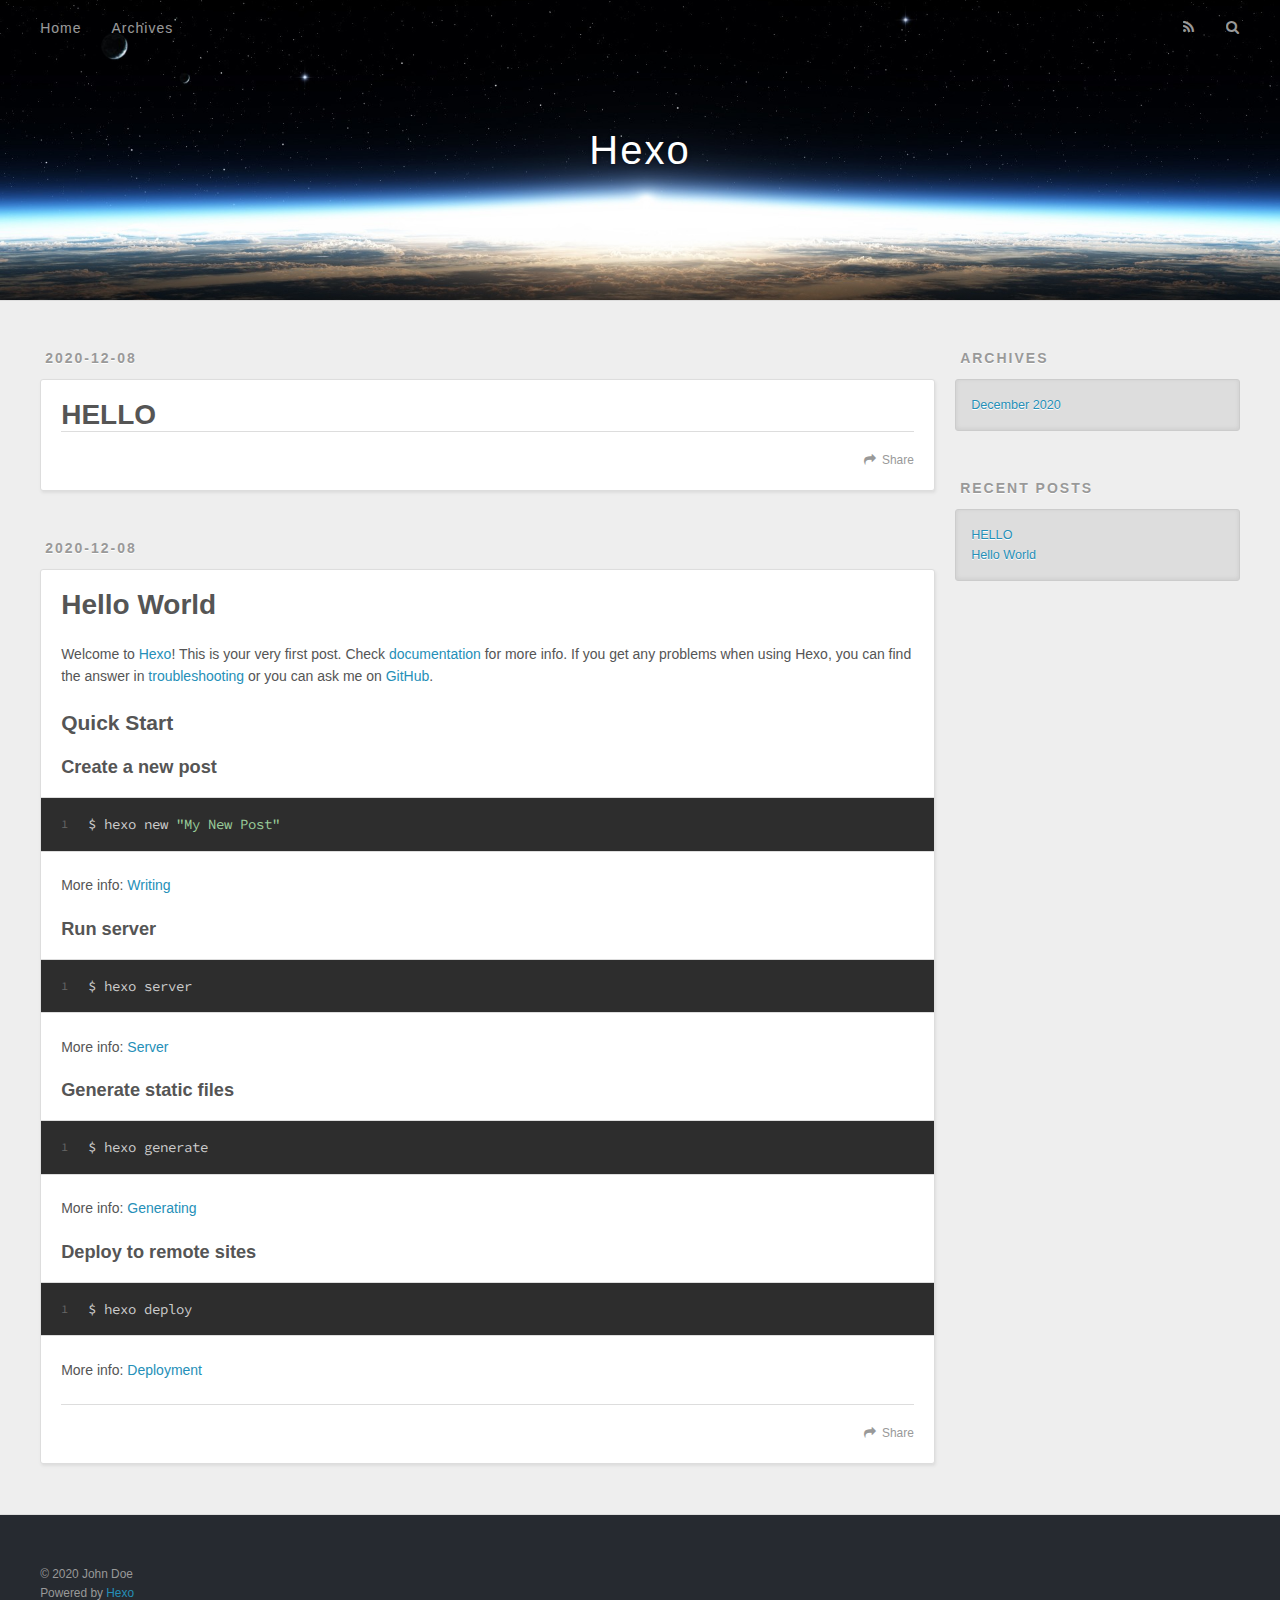
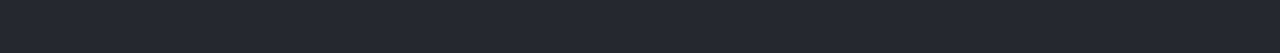
==== index.html @ b0877534 "Site updated: 2020-12-08 15:57:40" ====
<!DOCTYPE html>
<html>
<head>
  <meta charset="utf-8">
  

  
  <title>Hexo</title>
  <meta name="viewport" content="width=device-width, initial-scale=1, maximum-scale=1">
  <meta property="og:type" content="website">
<meta property="og:title" content="Hexo">
<meta property="og:url" content="https://fs12580.github.io/ziiiyang.github.io/index.html">
<meta property="og:site_name" content="Hexo">
<meta property="og:locale" content="en_US">
<meta property="article:author" content="John Doe">
<meta name="twitter:card" content="summary">
  
    <link rel="alternate" href="/atom.xml" title="Hexo" type="application/atom+xml">
  
  
    <link rel="icon" href="/favicon.png">
  
  
    <link href="//fonts.googleapis.com/css?family=Source+Code+Pro" rel="stylesheet" type="text/css">
  
  
<link rel="stylesheet" href="/css/style.css">

<meta name="generator" content="Hexo 5.2.0"></head>

<body>
  <div id="container">
    <div id="wrap">
      <header id="header">
  <div id="banner"></div>
  <div id="header-outer" class="outer">
    <div id="header-title" class="inner">
      <h1 id="logo-wrap">
        <a href="/" id="logo">Hexo</a>
      </h1>
      
    </div>
    <div id="header-inner" class="inner">
      <nav id="main-nav">
        <a id="main-nav-toggle" class="nav-icon"></a>
        
          <a class="main-nav-link" href="/">Home</a>
        
          <a class="main-nav-link" href="/archives">Archives</a>
        
      </nav>
      <nav id="sub-nav">
        
          <a id="nav-rss-link" class="nav-icon" href="/atom.xml" title="RSS Feed"></a>
        
        <a id="nav-search-btn" class="nav-icon" title="Search"></a>
      </nav>
      <div id="search-form-wrap">
        <form action="//google.com/search" method="get" accept-charset="UTF-8" class="search-form"><input type="search" name="q" class="search-form-input" placeholder="Search"><button type="submit" class="search-form-submit">&#xF002;</button><input type="hidden" name="sitesearch" value="https://fs12580.github.io/ziiiyang.github.io"></form>
      </div>
    </div>
  </div>
</header>
      <div class="outer">
        <section id="main">
  
    <article id="post-HELLO" class="article article-type-post" itemscope itemprop="blogPost">
  <div class="article-meta">
    <a href="/2020/12/08/HELLO/" class="article-date">
  <time datetime="2020-12-08T07:35:09.000Z" itemprop="datePublished">2020-12-08</time>
</a>
    
  </div>
  <div class="article-inner">
    
    
      <header class="article-header">
        
  
    <h1 itemprop="name">
      <a class="article-title" href="/2020/12/08/HELLO/">HELLO</a>
    </h1>
  

      </header>
    
    <div class="article-entry" itemprop="articleBody">
      
        
      
    </div>
    <footer class="article-footer">
      <a data-url="https://fs12580.github.io/ziiiyang.github.io/2020/12/08/HELLO/" data-id="ckifoy54d0001v78h0z787g3b" class="article-share-link">Share</a>
      
      
    </footer>
  </div>
  
</article>


  
    <article id="post-hello-world" class="article article-type-post" itemscope itemprop="blogPost">
  <div class="article-meta">
    <a href="/2020/12/08/hello-world/" class="article-date">
  <time datetime="2020-12-08T07:03:53.741Z" itemprop="datePublished">2020-12-08</time>
</a>
    
  </div>
  <div class="article-inner">
    
    
      <header class="article-header">
        
  
    <h1 itemprop="name">
      <a class="article-title" href="/2020/12/08/hello-world/">Hello World</a>
    </h1>
  

      </header>
    
    <div class="article-entry" itemprop="articleBody">
      
        <p>Welcome to <a target="_blank" rel="noopener" href="https://hexo.io/">Hexo</a>! This is your very first post. Check <a target="_blank" rel="noopener" href="https://hexo.io/docs/">documentation</a> for more info. If you get any problems when using Hexo, you can find the answer in <a target="_blank" rel="noopener" href="https://hexo.io/docs/troubleshooting.html">troubleshooting</a> or you can ask me on <a target="_blank" rel="noopener" href="https://github.com/hexojs/hexo/issues">GitHub</a>.</p>
<h2 id="Quick-Start"><a href="#Quick-Start" class="headerlink" title="Quick Start"></a>Quick Start</h2><h3 id="Create-a-new-post"><a href="#Create-a-new-post" class="headerlink" title="Create a new post"></a>Create a new post</h3><figure class="highlight bash"><table><tr><td class="gutter"><pre><span class="line">1</span><br></pre></td><td class="code"><pre><span class="line">$ hexo new <span class="string">&quot;My New Post&quot;</span></span><br></pre></td></tr></table></figure>

<p>More info: <a target="_blank" rel="noopener" href="https://hexo.io/docs/writing.html">Writing</a></p>
<h3 id="Run-server"><a href="#Run-server" class="headerlink" title="Run server"></a>Run server</h3><figure class="highlight bash"><table><tr><td class="gutter"><pre><span class="line">1</span><br></pre></td><td class="code"><pre><span class="line">$ hexo server</span><br></pre></td></tr></table></figure>

<p>More info: <a target="_blank" rel="noopener" href="https://hexo.io/docs/server.html">Server</a></p>
<h3 id="Generate-static-files"><a href="#Generate-static-files" class="headerlink" title="Generate static files"></a>Generate static files</h3><figure class="highlight bash"><table><tr><td class="gutter"><pre><span class="line">1</span><br></pre></td><td class="code"><pre><span class="line">$ hexo generate</span><br></pre></td></tr></table></figure>

<p>More info: <a target="_blank" rel="noopener" href="https://hexo.io/docs/generating.html">Generating</a></p>
<h3 id="Deploy-to-remote-sites"><a href="#Deploy-to-remote-sites" class="headerlink" title="Deploy to remote sites"></a>Deploy to remote sites</h3><figure class="highlight bash"><table><tr><td class="gutter"><pre><span class="line">1</span><br></pre></td><td class="code"><pre><span class="line">$ hexo deploy</span><br></pre></td></tr></table></figure>

<p>More info: <a target="_blank" rel="noopener" href="https://hexo.io/docs/one-command-deployment.html">Deployment</a></p>

      
    </div>
    <footer class="article-footer">
      <a data-url="https://fs12580.github.io/ziiiyang.github.io/2020/12/08/hello-world/" data-id="ckifoy5470000v78h0b4p8tsb" class="article-share-link">Share</a>
      
      
    </footer>
  </div>
  
</article>


  


</section>
        
          <aside id="sidebar">
  
    

  
    

  
    
  
    
  <div class="widget-wrap">
    <h3 class="widget-title">Archives</h3>
    <div class="widget">
      <ul class="archive-list"><li class="archive-list-item"><a class="archive-list-link" href="/archives/2020/12/">December 2020</a></li></ul>
    </div>
  </div>


  
    
  <div class="widget-wrap">
    <h3 class="widget-title">Recent Posts</h3>
    <div class="widget">
      <ul>
        
          <li>
            <a href="/2020/12/08/HELLO/">HELLO</a>
          </li>
        
          <li>
            <a href="/2020/12/08/hello-world/">Hello World</a>
          </li>
        
      </ul>
    </div>
  </div>

  
</aside>
        
      </div>
      <footer id="footer">
  
  <div class="outer">
    <div id="footer-info" class="inner">
      &copy; 2020 John Doe<br>
      Powered by <a href="http://hexo.io/" target="_blank">Hexo</a>
    </div>
  </div>
</footer>
    </div>
    <nav id="mobile-nav">
  
    <a href="/" class="mobile-nav-link">Home</a>
  
    <a href="/archives" class="mobile-nav-link">Archives</a>
  
</nav>
    

<script src="//ajax.googleapis.com/ajax/libs/jquery/2.0.3/jquery.min.js"></script>


  
<link rel="stylesheet" href="/fancybox/jquery.fancybox.css">

  
<script src="/fancybox/jquery.fancybox.pack.js"></script>




<script src="/js/script.js"></script>




  </div>
</body>
</html>
---- css/style.css ----
body {
  width: 100%;
}
body:before,
body:after {
  content: "";
  display: table;
}
body:after {
  clear: both;
}
html,
body,
div,
span,
applet,
object,
iframe,
h1,
h2,
h3,
h4,
h5,
h6,
p,
blockquote,
pre,
a,
abbr,
acronym,
address,
big,
cite,
code,
del,
dfn,
em,
img,
ins,
kbd,
q,
s,
samp,
small,
strike,
strong,
sub,
sup,
tt,
var,
dl,
dt,
dd,
ol,
ul,
li,
fieldset,
form,
label,
legend,
table,
caption,
tbody,
tfoot,
thead,
tr,
th,
td {
  margin: 0;
  padding: 0;
  border: 0;
  outline: 0;
  font-weight: inherit;
  font-style: inherit;
  font-family: inherit;
  font-size: 100%;
  vertical-align: baseline;
}
body {
  line-height: 1;
  color: #000;
  background: #fff;
}
ol,
ul {
  list-style: none;
}
table {
  border-collapse: separate;
  border-spacing: 0;
  vertical-align: middle;
}
caption,
th,
td {
  text-align: left;
  font-weight: normal;
  vertical-align: middle;
}
a img {
  border: none;
}
input,
button {
  margin: 0;
  padding: 0;
}
input::-moz-focus-inner,
button::-moz-focus-inner {
  border: 0;
  padding: 0;
}
@font-face {
  font-family: FontAwesome;
  font-style: normal;
  font-weight: normal;
  src: url("fonts/fontawesome-webfont.eot?v=#4.0.3");
  src: url("fonts/fontawesome-webfont.eot?#iefix&v=#4.0.3") format("embedded-opentype"), url("fonts/fontawesome-webfont.woff?v=#4.0.3") format("woff"), url("fonts/fontawesome-webfont.ttf?v=#4.0.3") format("truetype"), url("fonts/fontawesome-webfont.svg#fontawesomeregular?v=#4.0.3") format("svg");
}
html,
body,
#container {
  height: 100%;
}
body {
  background: #eee;
  font: 14px -apple-system, BlinkMacSystemFont, "Segoe UI", "Roboto", "Oxygen", "Ubuntu", "Cantarell", "Fira Sans", "Droid Sans", "Helvetica Neue", sans-serif;
  -webkit-text-size-adjust: 100%;
}
.outer {
  max-width: 1220px;
  margin: 0 auto;
  padding: 0 20px;
}
.outer:before,
.outer:after {
  content: "";
  display: table;
}
.outer:after {
  clear: both;
}
.inner {
  display: inline;
  float: left;
  width: 98.33333333333333%;
  margin: 0 0.833333333333333%;
}
.left,
.alignleft {
  float: left;
}
.right,
.alignright {
  float: right;
}
.clear {
  clear: both;
}
#container {
  position: relative;
}
.mobile-nav-on {
  overflow: hidden;
}
#wrap {
  height: 100%;
  width: 100%;
  position: absolute;
  top: 0;
  left: 0;
  -webkit-transition: 0.2s ease-out;
  -moz-transition: 0.2s ease-out;
  -ms-transition: 0.2s ease-out;
  transition: 0.2s ease-out;
  z-index: 1;
  background: #eee;
}
.mobile-nav-on #wrap {
  left: 280px;
}
@media screen and (min-width: 768px) {
  #main {
    display: inline;
    float: left;
    width: 73.33333333333333%;
    margin: 0 0.833333333333333%;
  }
}
.article-date,
.article-category-link,
.archive-year,
.widget-title {
  text-decoration: none;
  text-transform: uppercase;
  letter-spacing: 2px;
  color: #999;
  margin-bottom: 1em;
  margin-left: 5px;
  line-height: 1em;
  text-shadow: 0 1px #fff;
  font-weight: bold;
}
.article-inner,
.archive-article-inner {
  background: #fff;
  -webkit-box-shadow: 1px 2px 3px #ddd;
  box-shadow: 1px 2px 3px #ddd;
  border: 1px solid #ddd;
  border-radius: 3px;
}
.article-entry h1,
.widget h1 {
  font-size: 2em;
}
.article-entry h2,
.widget h2 {
  font-size: 1.5em;
}
.article-entry h3,
.widget h3 {
  font-size: 1.3em;
}
.article-entry h4,
.widget h4 {
  font-size: 1.2em;
}
.article-entry h5,
.widget h5 {
  font-size: 1em;
}
.article-entry h6,
.widget h6 {
  font-size: 1em;
  color: #999;
}
.article-entry hr,
.widget hr {
  border: 1px dashed #ddd;
}
.article-entry strong,
.widget strong {
  font-weight: bold;
}
.article-entry em,
.widget em,
.article-entry cite,
.widget cite {
  font-style: italic;
}
.article-entry sup,
.widget sup,
.article-entry sub,
.widget sub {
  font-size: 0.75em;
  line-height: 0;
  position: relative;
  vertical-align: baseline;
}
.article-entry sup,
.widget sup {
  top: -0.5em;
}
.article-entry sub,
.widget sub {
  bottom: -0.2em;
}
.article-entry small,
.widget small {
  font-size: 0.85em;
}
.article-entry acronym,
.widget acronym,
.article-entry abbr,
.widget abbr {
  border-bottom: 1px dotted;
}
.article-entry ul,
.widget ul,
.article-entry ol,
.widget ol,
.article-entry dl,
.widget dl {
  margin: 0 20px;
  line-height: 1.6em;
}
.article-entry ul ul,
.widget ul ul,
.article-entry ol ul,
.widget ol ul,
.article-entry ul ol,
.widget ul ol,
.article-entry ol ol,
.widget ol ol {
  margin-top: 0;
  margin-bottom: 0;
}
.article-entry ul,
.widget ul {
  list-style: disc;
}
.article-entry ol,
.widget ol {
  list-style: decimal;
}
.article-entry dt,
.widget dt {
  font-weight: bold;
}
#header {
  height: 300px;
  position: relative;
  border-bottom: 1px solid #ddd;
}
#header:before,
#header:after {
  content: "";
  position: absolute;
  left: 0;
  right: 0;
  height: 40px;
}
#header:before {
  top: 0;
  background: -webkit-linear-gradient(rgba(0,0,0,0.2), transparent);
  background: -moz-linear-gradient(rgba(0,0,0,0.2), transparent);
  background: -ms-linear-gradient(rgba(0,0,0,0.2), transparent);
  background: linear-gradient(rgba(0,0,0,0.2), transparent);
}
#header:after {
  bottom: 0;
  background: -webkit-linear-gradient(transparent, rgba(0,0,0,0.2));
  background: -moz-linear-gradient(transparent, rgba(0,0,0,0.2));
  background: -ms-linear-gradient(transparent, rgba(0,0,0,0.2));
  background: linear-gradient(transparent, rgba(0,0,0,0.2));
}
#header-outer {
  height: 100%;
  position: relative;
}
#header-inner {
  position: relative;
  overflow: hidden;
}
#banner {
  position: absolute;
  top: 0;
  left: 0;
  width: 100%;
  height: 100%;
  background: url("images/banner.jpg") center #000;
  -webkit-background-size: cover;
  -moz-background-size: cover;
  background-size: cover;
  z-index: -1;
}
#header-title {
  text-align: center;
  height: 40px;
  position: absolute;
  top: 50%;
  left: 0;
  margin-top: -20px;
}
#logo,
#subtitle {
  text-decoration: none;
  color: #fff;
  font-weight: 300;
  text-shadow: 0 1px 4px rgba(0,0,0,0.3);
}
#logo {
  font-size: 40px;
  line-height: 40px;
  letter-spacing: 2px;
}
#subtitle {
  font-size: 16px;
  line-height: 16px;
  letter-spacing: 1px;
}
#subtitle-wrap {
  margin-top: 16px;
}
#main-nav {
  float: left;
  margin-left: -15px;
}
.nav-icon,
.main-nav-link {
  float: left;
  color: #fff;
  opacity: 0.6;
  text-decoration: none;
  text-shadow: 0 1px rgba(0,0,0,0.2);
  -webkit-transition: opacity 0.2s;
  -moz-transition: opacity 0.2s;
  -ms-transition: opacity 0.2s;
  transition: opacity 0.2s;
  display: block;
  padding: 20px 15px;
}
.nav-icon:hover,
.main-nav-link:hover {
  opacity: 1;
}
.nav-icon {
  font-family: FontAwesome;
  text-align: center;
  font-size: 14px;
  width: 14px;
  height: 14px;
  padding: 20px 15px;
  position: relative;
  cursor: pointer;
}
.main-nav-link {
  font-weight: 300;
  letter-spacing: 1px;
}
@media screen and (max-width: 479px) {
  .main-nav-link {
    display: none;
  }
}
#main-nav-toggle {
  display: none;
}
#main-nav-toggle:before {
  content: "\f0c9";
}
@media screen and (max-width: 479px) {
  #main-nav-toggle {
    display: block;
  }
}
#sub-nav {
  float: right;
  margin-right: -15px;
}
#nav-rss-link:before {
  content: "\f09e";
}
#nav-search-btn:before {
  content: "\f002";
}
#search-form-wrap {
  position: absolute;
  top: 15px;
  width: 150px;
  height: 30px;
  right: -150px;
  opacity: 0;
  -webkit-transition: 0.2s ease-out;
  -moz-transition: 0.2s ease-out;
  -ms-transition: 0.2s ease-out;
  transition: 0.2s ease-out;
}
#search-form-wrap.on {
  opacity: 1;
  right: 0;
}
@media screen and (max-width: 479px) {
  #search-form-wrap {
    width: 100%;
    right: -100%;
  }
}
.search-form {
  position: absolute;
  top: 0;
  left: 0;
  right: 0;
  background: #fff;
  padding: 5px 15px;
  border-radius: 15px;
  -webkit-box-shadow: 0 0 10px rgba(0,0,0,0.3);
  box-shadow: 0 0 10px rgba(0,0,0,0.3);
}
.search-form-input {
  border: none;
  background: none;
  color: #555;
  width: 100%;
  font: 13px -apple-system, BlinkMacSystemFont, "Segoe UI", "Roboto", "Oxygen", "Ubuntu", "Cantarell", "Fira Sans", "Droid Sans", "Helvetica Neue", sans-serif;
  outline: none;
}
.search-form-input::-webkit-search-results-decoration,
.search-form-input::-webkit-search-cancel-button {
  -webkit-appearance: none;
}
.search-form-submit {
  position: absolute;
  top: 50%;
  right: 10px;
  margin-top: -7px;
  font: 13px FontAwesome;
  border: none;
  background: none;
  color: #bbb;
  cursor: pointer;
}
.search-form-submit:hover,
.search-form-submit:focus {
  color: #777;
}
.article {
  margin: 50px 0;
}
.article-inner {
  overflow: hidden;
}
.article-meta:before,
.article-meta:after {
  content: "";
  display: table;
}
.article-meta:after {
  clear: both;
}
.article-date {
  float: left;
}
.article-category {
  float: left;
  line-height: 1em;
  color: #ccc;
  text-shadow: 0 1px #fff;
  margin-left: 8px;
}
.article-category:before {
  content: "\2022";
}
.article-category-link {
  margin: 0 12px 1em;
}
.article-header {
  padding: 20px 20px 0;
}
.article-title {
  text-decoration: none;
  font-size: 2em;
  font-weight: bold;
  color: #555;
  line-height: 1.1em;
  -webkit-transition: color 0.2s;
  -moz-transition: color 0.2s;
  -ms-transition: color 0.2s;
  transition: color 0.2s;
}
a.article-title:hover {
  color: #258fb8;
}
.article-entry {
  color: #555;
  padding: 0 20px;
}
.article-entry:before,
.article-entry:after {
  content: "";
  display: table;
}
.article-entry:after {
  clear: both;
}
.article-entry p,
.article-entry table {
  line-height: 1.6em;
  margin: 1.6em 0;
}
.article-entry h1,
.article-entry h2,
.article-entry h3,
.article-entry h4,
.article-entry h5,
.article-entry h6 {
  font-weight: bold;
}
.article-entry h1,
.article-entry h2,
.article-entry h3,
.article-entry h4,
.article-entry h5,
.article-entry h6 {
  line-height: 1.1em;
  margin: 1.1em 0;
}
.article-entry a {
  color: #258fb8;
  text-decoration: none;
}
.article-entry a:hover {
  text-decoration: underline;
}
.article-entry ul,
.article-entry ol,
.article-entry dl {
  margin-top: 1.6em;
  margin-bottom: 1.6em;
}
.article-entry img,
.article-entry video {
  max-width: 100%;
  height: auto;
  display: block;
  margin: auto;
}
.article-entry iframe {
  border: none;
}
.article-entry table {
  width: 100%;
  border-collapse: collapse;
  border-spacing: 0;
}
.article-entry th {
  font-weight: bold;
  border-bottom: 3px solid #ddd;
  padding-bottom: 0.5em;
}
.article-entry td {
  border-bottom: 1px solid #ddd;
  padding: 10px 0;
}
.article-entry blockquote {
  font-family: Georgia, "Times New Roman", serif;
  font-size: 1.4em;
  margin: 1.6em 20px;
  text-align: center;
}
.article-entry blockquote footer {
  font-size: 14px;
  margin: 1.6em 0;
  font-family: -apple-system, BlinkMacSystemFont, "Segoe UI", "Roboto", "Oxygen", "Ubuntu", "Cantarell", "Fira Sans", "Droid Sans", "Helvetica Neue", sans-serif;
}
.article-entry blockquote footer cite:before {
  content: "—";
  padding: 0 0.5em;
}
.article-entry .pullquote {
  text-align: left;
  width: 45%;
  margin: 0;
}
.article-entry .pullquote.left {
  margin-left: 0.5em;
  margin-right: 1em;
}
.article-entry .pullquote.right {
  margin-right: 0.5em;
  margin-left: 1em;
}
.article-entry .caption {
  color: #999;
  display: block;
  font-size: 0.9em;
  margin-top: 0.5em;
  position: relative;
  text-align: center;
}
.article-entry .video-container {
  position: relative;
  padding-top: 56.25%;
  height: 0;
  overflow: hidden;
}
.article-entry .video-container iframe,
.article-entry .video-container object,
.article-entry .video-container embed {
  position: absolute;
  top: 0;
  left: 0;
  width: 100%;
  height: 100%;
  margin-top: 0;
}
.article-more-link a {
  display: inline-block;
  line-height: 1em;
  padding: 6px 15px;
  border-radius: 15px;
  background: #eee;
  color: #999;
  text-shadow: 0 1px #fff;
  text-decoration: none;
}
.article-more-link a:hover {
  background: #258fb8;
  color: #fff;
  text-decoration: none;
  text-shadow: 0 1px #1e7293;
}
.article-footer {
  font-size: 0.85em;
  line-height: 1.6em;
  border-top: 1px solid #ddd;
  padding-top: 1.6em;
  margin: 0 20px 20px;
}
.article-footer:before,
.article-footer:after {
  content: "";
  display: table;
}
.article-footer:after {
  clear: both;
}
.article-footer a {
  color: #999;
  text-decoration: none;
}
.article-footer a:hover {
  color: #555;
}
.article-tag-list-item {
  float: left;
  margin-right: 10px;
}
.article-tag-list-link:before {
  content: "#";
}
.article-comment-link {
  float: right;
}
.article-comment-link:before {
  content: "\f075";
  font-family: FontAwesome;
  padding-right: 8px;
}
.article-share-link {
  cursor: pointer;
  float: right;
  margin-left: 20px;
}
.article-share-link:before {
  content: "\f064";
  font-family: FontAwesome;
  padding-right: 6px;
}
#article-nav {
  position: relative;
}
#article-nav:before,
#article-nav:after {
  content: "";
  display: table;
}
#article-nav:after {
  clear: both;
}
@media screen and (min-width: 768px) {
  #article-nav {
    margin: 50px 0;
  }
  #article-nav:before {
    width: 8px;
    height: 8px;
    position: absolute;
    top: 50%;
    left: 50%;
    margin-top: -4px;
    margin-left: -4px;
    content: "";
    border-radius: 50%;
    background: #ddd;
    -webkit-box-shadow: 0 1px 2px #fff;
    box-shadow: 0 1px 2px #fff;
  }
}
.article-nav-link-wrap {
  text-decoration: none;
  text-shadow: 0 1px #fff;
  color: #999;
  -webkit-box-sizing: border-box;
  -moz-box-sizing: border-box;
  box-sizing: border-box;
  margin-top: 50px;
  text-align: center;
  display: block;
}
.article-nav-link-wrap:hover {
  color: #555;
}
@media screen and (min-width: 768px) {
  .article-nav-link-wrap {
    width: 50%;
    margin-top: 0;
  }
}
@media screen and (min-width: 768px) {
  #article-nav-newer {
    float: left;
    text-align: right;
    padding-right: 20px;
  }
}
@media screen and (min-width: 768px) {
  #article-nav-older {
    float: right;
    text-align: left;
    padding-left: 20px;
  }
}
.article-nav-caption {
  text-transform: uppercase;
  letter-spacing: 2px;
  color: #ddd;
  line-height: 1em;
  font-weight: bold;
}
#article-nav-newer .article-nav-caption {
  margin-right: -2px;
}
.article-nav-title {
  font-size: 0.85em;
  line-height: 1.6em;
  margin-top: 0.5em;
}
.article-share-box {
  position: absolute;
  display: none;
  background: #fff;
  -webkit-box-shadow: 1px 2px 10px rgba(0,0,0,0.2);
  box-shadow: 1px 2px 10px rgba(0,0,0,0.2);
  border-radius: 3px;
  margin-left: -145px;
  overflow: hidden;
  z-index: 1;
}
.article-share-box.on {
  display: block;
}
.article-share-input {
  width: 100%;
  background: none;
  -webkit-box-sizing: border-box;
  -moz-box-sizing: border-box;
  box-sizing: border-box;
  font: 14px -apple-system, BlinkMacSystemFont, "Segoe UI", "Roboto", "Oxygen", "Ubuntu", "Cantarell", "Fira Sans", "Droid Sans", "Helvetica Neue", sans-serif;
  padding: 0 15px;
  color: #555;
  outline: none;
  border: 1px solid #ddd;
  border-radius: 3px 3px 0 0;
  height: 36px;
  line-height: 36px;
}
.article-share-links {
  background: #eee;
}
.article-share-links:before,
.article-share-links:after {
  content: "";
  display: table;
}
.article-share-links:after {
  clear: both;
}
.article-share-twitter,
.article-share-facebook,
.article-share-pinterest,
.article-share-google {
  width: 50px;
  height: 36px;
  display: block;
  float: left;
  position: relative;
  color: #999;
  text-shadow: 0 1px #fff;
}
.article-share-twitter:before,
.article-share-facebook:before,
.article-share-pinterest:before,
.article-share-google:before {
  font-size: 20px;
  font-family: FontAwesome;
  width: 20px;
  height: 20px;
  position: absolute;
  top: 50%;
  left: 50%;
  margin-top: -10px;
  margin-left: -10px;
  text-align: center;
}
.article-share-twitter:hover,
.article-share-facebook:hover,
.article-share-pinterest:hover,
.article-share-google:hover {
  color: #fff;
}
.article-share-twitter:before {
  content: "\f099";
}
.article-share-twitter:hover {
  background: #00aced;
  text-shadow: 0 1px #008abe;
}
.article-share-facebook:before {
  content: "\f09a";
}
.article-share-facebook:hover {
  background: #3b5998;
  text-shadow: 0 1px #2f477a;
}
.article-share-pinterest:before {
  content: "\f0d2";
}
.article-share-pinterest:hover {
  background: #cb2027;
  text-shadow: 0 1px #a21a1f;
}
.article-share-google:before {
  content: "\f0d5";
}
.article-share-google:hover {
  background: #dd4b39;
  text-shadow: 0 1px #be3221;
}
.article-gallery {
  background: #000;
  position: relative;
}
.article-gallery-photos {
  position: relative;
  overflow: hidden;
}
.article-gallery-img {
  display: none;
  max-width: 100%;
}
.article-gallery-img:first-child {
  display: block;
}
.article-gallery-img.loaded {
  position: absolute;
  display: block;
}
.article-gallery-img img {
  display: block;
  max-width: 100%;
  margin: 0 auto;
}
#comments {
  background: #fff;
  -webkit-box-shadow: 1px 2px 3px #ddd;
  box-shadow: 1px 2px 3px #ddd;
  padding: 20px;
  border: 1px solid #ddd;
  border-radius: 3px;
  margin: 50px 0;
}
#comments a {
  color: #258fb8;
}
.archives-wrap {
  margin: 50px 0;
}
.archives:before,
.archives:after {
  content: "";
  display: table;
}
.archives:after {
  clear: both;
}
.archive-year-wrap {
  margin-bottom: 1em;
}
.archives {
  -webkit-column-gap: 10px;
  -moz-column-gap: 10px;
  column-gap: 10px;
}
@media screen and (min-width: 480px) and (max-width: 767px) {
  .archives {
    -webkit-column-count: 2;
    -moz-column-count: 2;
    column-count: 2;
  }
}
@media screen and (min-width: 768px) {
  .archives {
    -webkit-column-count: 3;
    -moz-column-count: 3;
    column-count: 3;
  }
}
.archive-article {
  -webkit-column-break-inside: avoid;
  page-break-inside: avoid;
  overflow: hidden;
  break-inside: avoid-column;
}
.archive-article-inner {
  padding: 10px;
  margin-bottom: 15px;
}
.archive-article-title {
  text-decoration: none;
  font-weight: bold;
  color: #555;
  -webkit-transition: color 0.2s;
  -moz-transition: color 0.2s;
  -ms-transition: color 0.2s;
  transition: color 0.2s;
  line-height: 1.6em;
}
.archive-article-title:hover {
  color: #258fb8;
}
.archive-article-footer {
  margin-top: 1em;
}
.archive-article-date {
  color: #999;
  text-decoration: none;
  font-size: 0.85em;
  line-height: 1em;
  margin-bottom: 0.5em;
  display: block;
}
#page-nav {
  margin: 50px auto;
  background: #fff;
  -webkit-box-shadow: 1px 2px 3px #ddd;
  box-shadow: 1px 2px 3px #ddd;
  border: 1px solid #ddd;
  border-radius: 3px;
  text-align: center;
  color: #999;
  overflow: hidden;
}
#page-nav:before,
#page-nav:after {
  content: "";
  display: table;
}
#page-nav:after {
  clear: both;
}
#page-nav a,
#page-nav span {
  padding: 10px 20px;
  line-height: 1;
  height: 2ex;
}
#page-nav a {
  color: #999;
  text-decoration: none;
}
#page-nav a:hover {
  background: #999;
  color: #fff;
}
#page-nav .prev {
  float: left;
}
#page-nav .next {
  float: right;
}
#page-nav .page-number {
  display: inline-block;
}
@media screen and (max-width: 479px) {
  #page-nav .page-number {
    display: none;
  }
}
#page-nav .current {
  color: #555;
  font-weight: bold;
}
#page-nav .space {
  color: #ddd;
}
#footer {
  background: #262a30;
  padding: 50px 0;
  border-top: 1px solid #ddd;
  color: #999;
}
#footer a {
  color: #258fb8;
  text-decoration: none;
}
#footer a:hover {
  text-decoration: underline;
}
#footer-info {
  line-height: 1.6em;
  font-size: 0.85em;
}
.article-entry pre,
.article-entry .highlight {
  background: #2d2d2d;
  margin: 0 -20px;
  padding: 15px 20px;
  border-style: solid;
  border-color: #ddd;
  border-width: 1px 0;
  overflow: auto;
  color: #ccc;
  line-height: 22.400000000000002px;
}
.article-entry .highlight .gutter pre,
.article-entry .gist .gist-file .gist-data .line-numbers {
  color: #666;
  font-size: 0.85em;
}
.article-entry pre,
.article-entry code {
  font-family: "Source Code Pro", Consolas, Monaco, Menlo, Consolas, monospace;
}
.article-entry code {
  background: #eee;
  text-shadow: 0 1px #fff;
  padding: 0 0.3em;
}
.article-entry pre code {
  background: none;
  text-shadow: none;
  padding: 0;
}
.article-entry .highlight pre {
  border: none;
  margin: 0;
  padding: 0;
}
.article-entry .highlight table {
  margin: 0;
  width: auto;
}
.article-entry .highlight td {
  border: none;
  padding: 0;
}
.article-entry .highlight figcaption {
  font-size: 0.85em;
  color: #999;
  line-height: 1em;
  margin-bottom: 1em;
}
.article-entry .highlight figcaption:before,
.article-entry .highlight figcaption:after {
  content: "";
  display: table;
}
.article-entry .highlight figcaption:after {
  clear: both;
}
.article-entry .highlight figcaption a {
  float: right;
}
.article-entry .highlight .gutter pre {
  text-align: right;
  padding-right: 20px;
}
.article-entry .highlight .line {
  height: 22.400000000000002px;
}
.article-entry .highlight .line.marked {
  background: #515151;
}
.article-entry .gist {
  margin: 0 -20px;
  border-style: solid;
  border-color: #ddd;
  border-width: 1px 0;
  background: #2d2d2d;
  padding: 15px 20px 15px 0;
}
.article-entry .gist .gist-file {
  border: none;
  font-family: "Source Code Pro", Consolas, Monaco, Menlo, Consolas, monospace;
  margin: 0;
}
.article-entry .gist .gist-file .gist-data {
  background: none;
  border: none;
}
.article-entry .gist .gist-file .gist-data .line-numbers {
  background: none;
  border: none;
  padding: 0 20px 0 0;
}
.article-entry .gist .gist-file .gist-data .line-data {
  padding: 0 !important;
}
.article-entry .gist .gist-file .highlight {
  margin: 0;
  padding: 0;
  border: none;
}
.article-entry .gist .gist-file .gist-meta {
  background: #2d2d2d;
  color: #999;
  font: 0.85em -apple-system, BlinkMacSystemFont, "Segoe UI", "Roboto", "Oxygen", "Ubuntu", "Cantarell", "Fira Sans", "Droid Sans", "Helvetica Neue", sans-serif;
  text-shadow: 0 0;
  padding: 0;
  margin-top: 1em;
  margin-left: 20px;
}
.article-entry .gist .gist-file .gist-meta a {
  color: #258fb8;
  font-weight: normal;
}
.article-entry .gist .gist-file .gist-meta a:hover {
  text-decoration: underline;
}
pre .comment,
pre .title {
  color: #999;
}
pre .variable,
pre .attribute,
pre .tag,
pre .regexp,
pre .ruby .constant,
pre .xml .tag .title,
pre .xml .pi,
pre .xml .doctype,
pre .html .doctype,
pre .css .id,
pre .css .class,
pre .css .pseudo {
  color: #f2777a;
}
pre .number,
pre .preprocessor,
pre .built_in,
pre .literal,
pre .params,
pre .constant {
  color: #f99157;
}
pre .class,
pre .ruby .class .title,
pre .css .rules .attribute {
  color: #9c9;
}
pre .string,
pre .value,
pre .inheritance,
pre .header,
pre .ruby .symbol,
pre .xml .cdata {
  color: #9c9;
}
pre .css .hexcolor {
  color: #6cc;
}
pre .function,
pre .python .decorator,
pre .python .title,
pre .ruby .function .title,
pre .ruby .title .keyword,
pre .perl .sub,
pre .javascript .title,
pre .coffeescript .title {
  color: #69c;
}
pre .keyword,
pre .javascript .function {
  color: #c9c;
}
@media screen and (max-width: 479px) {
  #mobile-nav {
    position: absolute;
    top: 0;
    left: 0;
    width: 280px;
    height: 100%;
    background: #191919;
    border-right: 1px solid #fff;
  }
}
@media screen and (max-width: 479px) {
  .mobile-nav-link {
    display: block;
    color: #999;
    text-decoration: none;
    padding: 15px 20px;
    font-weight: bold;
  }
  .mobile-nav-link:hover {
    color: #fff;
  }
}
@media screen and (min-width: 768px) {
  #sidebar {
    display: inline;
    float: left;
    width: 23.333333333333332%;
    margin: 0 0.833333333333333%;
  }
}
.widget-wrap {
  margin: 50px 0;
}
.widget {
  color: #777;
  text-shadow: 0 1px #fff;
  background: #ddd;
  -webkit-box-shadow: 0 -1px 4px #ccc inset;
  box-shadow: 0 -1px 4px #ccc inset;
  border: 1px solid #ccc;
  padding: 15px;
  border-radius: 3px;
}
.widget a {
  color: #258fb8;
  text-decoration: none;
}
.widget a:hover {
  text-decoration: underline;
}
.widget ul ul,
.widget ol ul,
.widget dl ul,
.widget ul ol,
.widget ol ol,
.widget dl ol,
.widget ul dl,
.widget ol dl,
.widget dl dl {
  margin-left: 15px;
  list-style: disc;
}
.widget {
  line-height: 1.6em;
  word-wrap: break-word;
  font-size: 0.9em;
}
.widget ul,
.widget ol {
  list-style: none;
  margin: 0;
}
.widget ul ul,
.widget ol ul,
.widget ul ol,
.widget ol ol {
  margin: 0 20px;
}
.widget ul ul,
.widget ol ul {
  list-style: disc;
}
.widget ul ol,
.widget ol ol {
  list-style: decimal;
}
.category-list-count,
.tag-list-count,
.archive-list-count {
  padding-left: 5px;
  color: #999;
  font-size: 0.85em;
}
.category-list-count:before,
.tag-list-count:before,
.archive-list-count:before {
  content: "(";
}
.category-list-count:after,
.tag-list-count:after,
.archive-list-count:after {
  content: ")";
}
.tagcloud a {
  margin-right: 5px;
  display: inline-block;
}
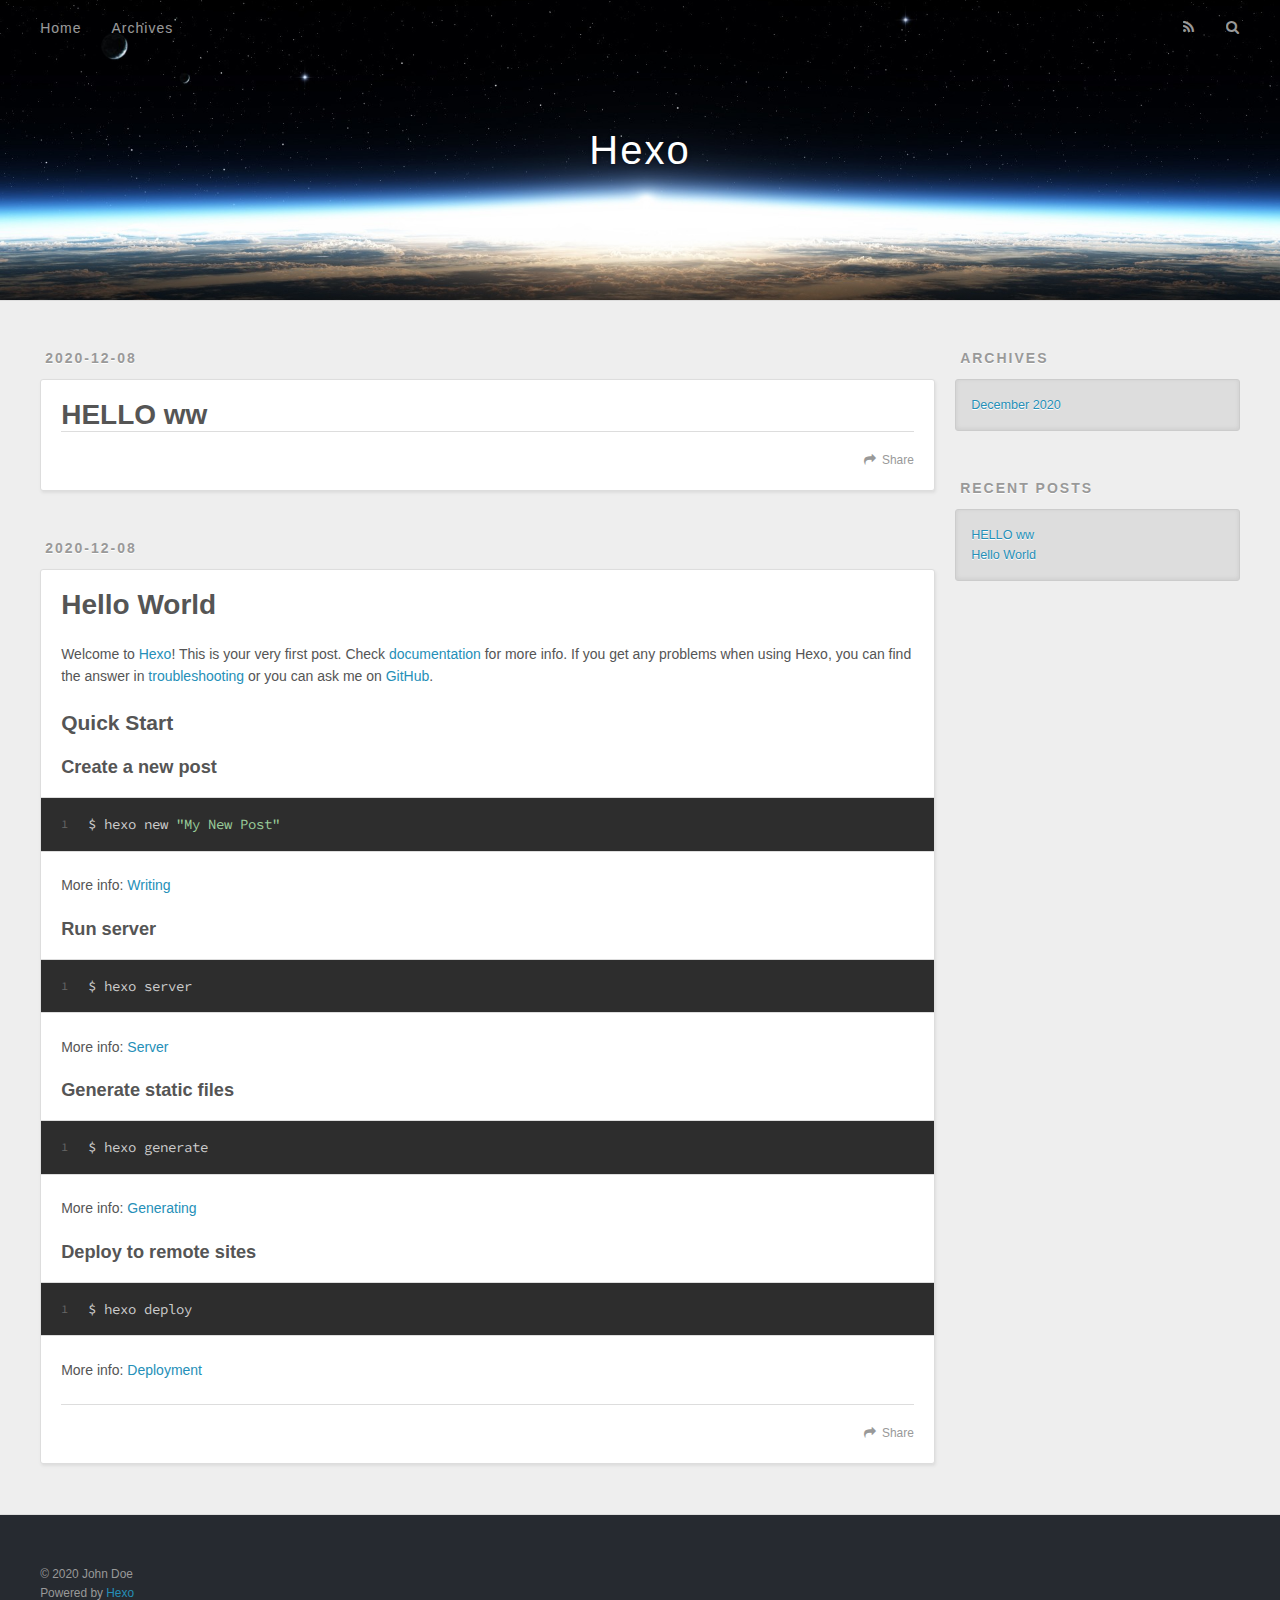
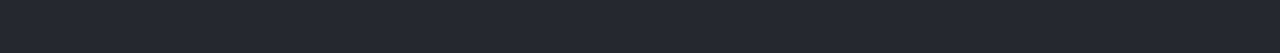
==== commit 344bfb28: "Site updated: 2020-12-08 16:47:38" ====
--- a/index.html
+++ b/index.html
@@ -78,7 +78,7 @@
         
   
     <h1 itemprop="name">
-      <a class="article-title" href="/2020/12/08/HELLO/">HELLO</a>
+      <a class="article-title" href="/2020/12/08/HELLO/">HELLO ww</a>
     </h1>
   
 
@@ -90,7 +90,7 @@
       
     </div>
     <footer class="article-footer">
-      <a data-url="https://fs12580.github.io/ziiiyang.github.io/2020/12/08/HELLO/" data-id="ckifoy54d0001v78h0z787g3b" class="article-share-link">Share</a>
+      <a data-url="https://fs12580.github.io/ziiiyang.github.io/2020/12/08/HELLO/" data-id="ckifqqciv0000a58hbzc13n28" class="article-share-link">Share</a>
       
       
     </footer>
@@ -139,7 +139,7 @@
       
     </div>
     <footer class="article-footer">
-      <a data-url="https://fs12580.github.io/ziiiyang.github.io/2020/12/08/hello-world/" data-id="ckifoy5470000v78h0b4p8tsb" class="article-share-link">Share</a>
+      <a data-url="https://fs12580.github.io/ziiiyang.github.io/2020/12/08/hello-world/" data-id="ckifqqciy0001a58hdf9tdfuw" class="article-share-link">Share</a>
       
       
     </footer>
@@ -180,7 +180,7 @@
       <ul>
         
           <li>
-            <a href="/2020/12/08/HELLO/">HELLO</a>
+            <a href="/2020/12/08/HELLO/">HELLO ww</a>
           </li>
         
           <li>
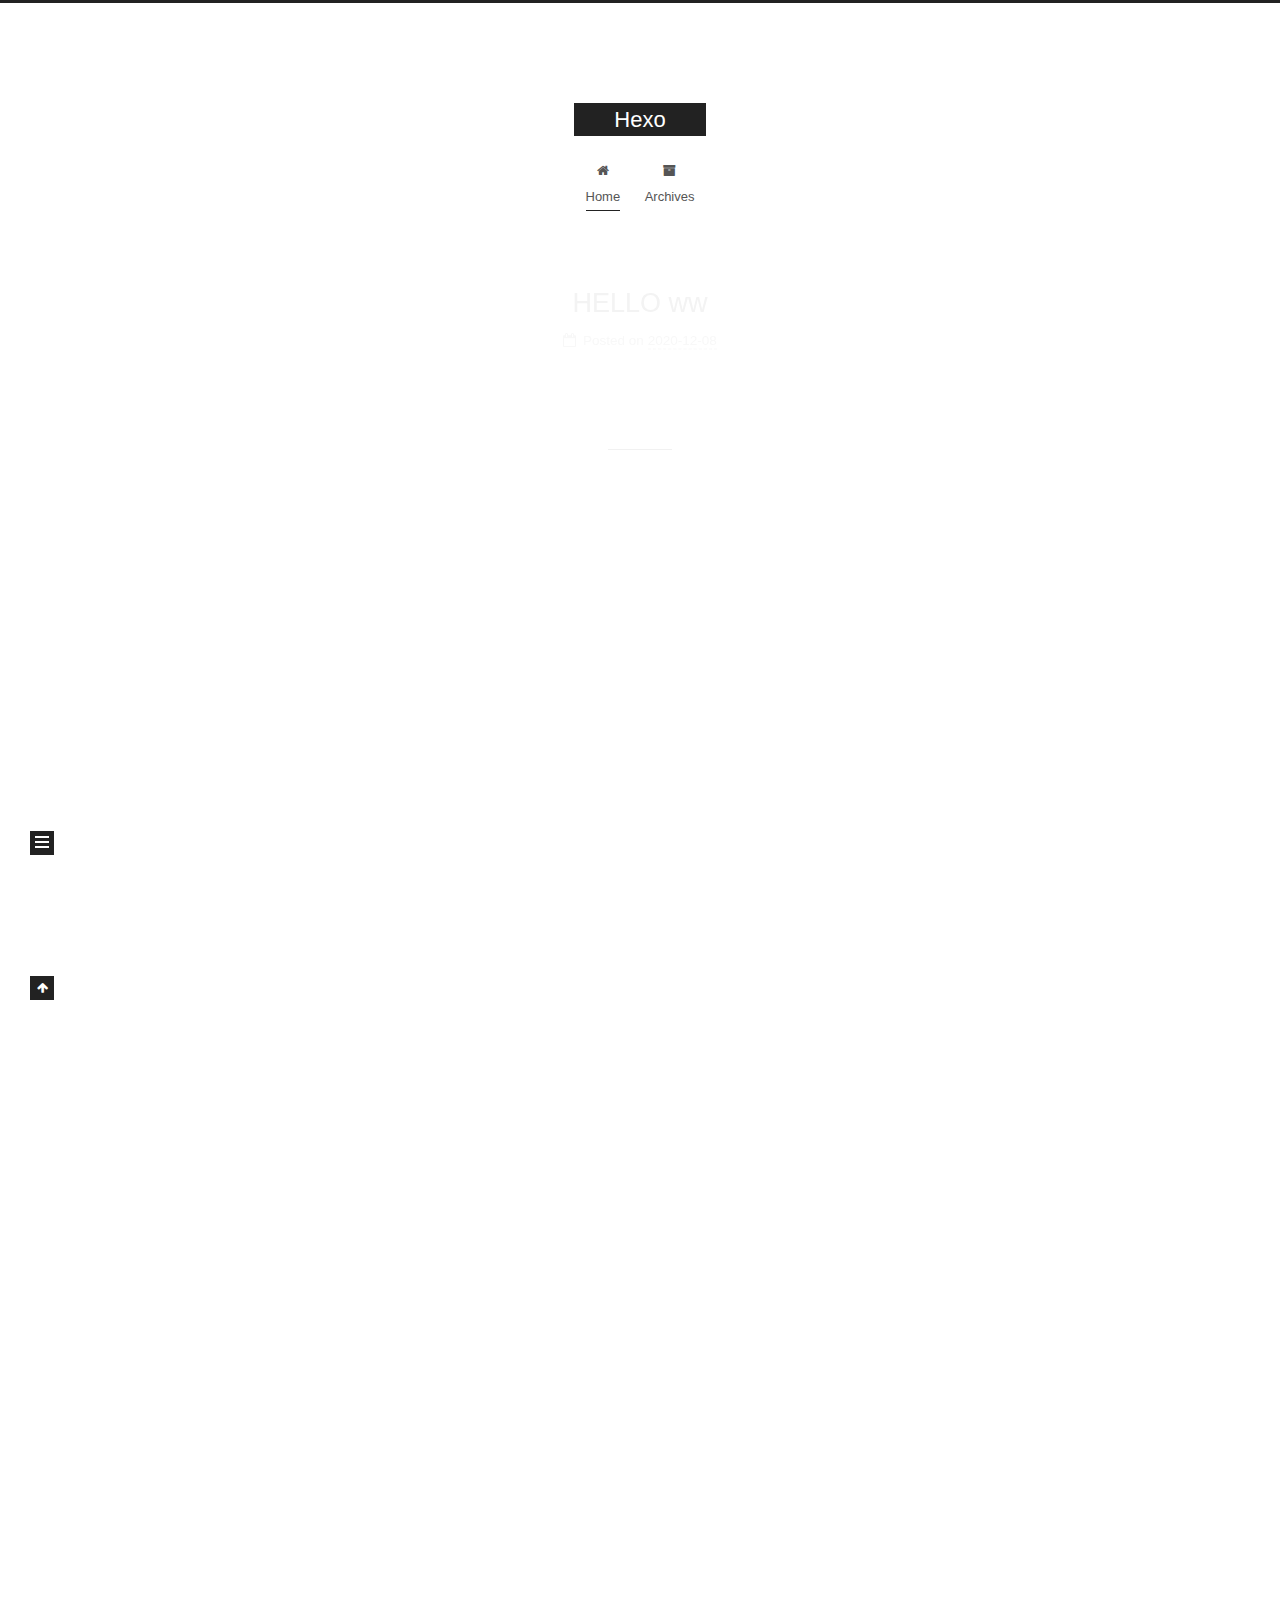
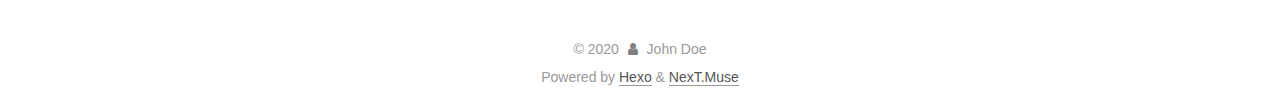
==== commit 1dbb68ee: "Site updated: 2020-12-14 19:56:10" ====
--- a/index.html
+++ b/index.html
@@ -1,12 +1,25 @@
 <!DOCTYPE html>
-<html>
+<html lang="en">
 <head>
-  <meta charset="utf-8">
-  
-
-  
-  <title>Hexo</title>
-  <meta name="viewport" content="width=device-width, initial-scale=1, maximum-scale=1">
+  <meta charset="UTF-8">
+<meta name="viewport" content="width=device-width, initial-scale=1, maximum-scale=2">
+<meta name="theme-color" content="#222">
+<meta name="generator" content="Hexo 5.2.0">
+  <link rel="apple-touch-icon" sizes="180x180" href="/images/apple-touch-icon-next.png">
+  <link rel="icon" type="image/png" sizes="32x32" href="/images/favicon-32x32-next.png">
+  <link rel="icon" type="image/png" sizes="16x16" href="/images/favicon-16x16-next.png">
+  <link rel="mask-icon" href="/images/logo.svg" color="#222">
+
+<link rel="stylesheet" href="/css/main.css">
+
+
+<link rel="stylesheet" href="/lib/font-awesome/css/font-awesome.min.css">
+
+<script id="hexo-configurations">
+    var NexT = window.NexT || {};
+    var CONFIG = {"hostname":"fs12580.github.io","root":"/","scheme":"Muse","version":"7.8.0","exturl":false,"sidebar":{"position":"left","display":"post","padding":18,"offset":12,"onmobile":false},"copycode":{"enable":false,"show_result":false,"style":null},"back2top":{"enable":true,"sidebar":false,"scrollpercent":false},"bookmark":{"enable":false,"color":"#222","save":"auto"},"fancybox":false,"mediumzoom":false,"lazyload":false,"pangu":false,"comments":{"style":"tabs","active":null,"storage":true,"lazyload":false,"nav":null},"algolia":{"hits":{"per_page":10},"labels":{"input_placeholder":"Search for Posts","hits_empty":"We didn't find any results for the search: ${query}","hits_stats":"${hits} results found in ${time} ms"}},"localsearch":{"enable":false,"trigger":"auto","top_n_per_article":1,"unescape":false,"preload":false},"motion":{"enable":true,"async":false,"transition":{"post_block":"fadeIn","post_header":"slideDownIn","post_body":"slideDownIn","coll_header":"slideLeftIn","sidebar":"slideUpIn"}}};
+  </script>
+
   <meta property="og:type" content="website">
 <meta property="og:title" content="Hexo">
 <meta property="og:url" content="https://fs12580.github.io/ziiiyang.github.io/index.html">
@@ -14,115 +27,221 @@
 <meta property="og:locale" content="en_US">
 <meta property="article:author" content="John Doe">
 <meta name="twitter:card" content="summary">
-  
-    <link rel="alternate" href="/atom.xml" title="Hexo" type="application/atom+xml">
-  
-  
-    <link rel="icon" href="/favicon.png">
-  
-  
-    <link href="//fonts.googleapis.com/css?family=Source+Code+Pro" rel="stylesheet" type="text/css">
-  
-  
-<link rel="stylesheet" href="/css/style.css">
-
-<meta name="generator" content="Hexo 5.2.0"></head>
-
-<body>
-  <div id="container">
-    <div id="wrap">
-      <header id="header">
-  <div id="banner"></div>
-  <div id="header-outer" class="outer">
-    <div id="header-title" class="inner">
-      <h1 id="logo-wrap">
-        <a href="/" id="logo">Hexo</a>
-      </h1>
-      
+
+<link rel="canonical" href="https://fs12580.github.io/ziiiyang.github.io/">
+
+
+<script id="page-configurations">
+  // https://hexo.io/docs/variables.html
+  CONFIG.page = {
+    sidebar: "",
+    isHome : true,
+    isPost : false,
+    lang   : 'en'
+  };
+</script>
+
+  <title>Hexo</title>
+  
+
+
+
+
+
+
+  <noscript>
+  <style>
+  .use-motion .brand,
+  .use-motion .menu-item,
+  .sidebar-inner,
+  .use-motion .post-block,
+  .use-motion .pagination,
+  .use-motion .comments,
+  .use-motion .post-header,
+  .use-motion .post-body,
+  .use-motion .collection-header { opacity: initial; }
+
+  .use-motion .site-title,
+  .use-motion .site-subtitle {
+    opacity: initial;
+    top: initial;
+  }
+
+  .use-motion .logo-line-before i { left: initial; }
+  .use-motion .logo-line-after i { right: initial; }
+  </style>
+</noscript>
+
+</head>
+
+<body itemscope itemtype="http://schema.org/WebPage">
+  <div class="container use-motion">
+    <div class="headband"></div>
+
+    <header class="header" itemscope itemtype="http://schema.org/WPHeader">
+      <div class="header-inner"><div class="site-brand-container">
+  <div class="site-nav-toggle">
+    <div class="toggle" aria-label="Toggle navigation bar">
+      <span class="toggle-line toggle-line-first"></span>
+      <span class="toggle-line toggle-line-middle"></span>
+      <span class="toggle-line toggle-line-last"></span>
     </div>
-    <div id="header-inner" class="inner">
-      <nav id="main-nav">
-        <a id="main-nav-toggle" class="nav-icon"></a>
-        
-          <a class="main-nav-link" href="/">Home</a>
-        
-          <a class="main-nav-link" href="/archives">Archives</a>
-        
-      </nav>
-      <nav id="sub-nav">
-        
-          <a id="nav-rss-link" class="nav-icon" href="/atom.xml" title="RSS Feed"></a>
-        
-        <a id="nav-search-btn" class="nav-icon" title="Search"></a>
-      </nav>
-      <div id="search-form-wrap">
-        <form action="//google.com/search" method="get" accept-charset="UTF-8" class="search-form"><input type="search" name="q" class="search-form-input" placeholder="Search"><button type="submit" class="search-form-submit">&#xF002;</button><input type="hidden" name="sitesearch" value="https://fs12580.github.io/ziiiyang.github.io"></form>
-      </div>
+  </div>
+
+  <div class="site-meta">
+
+    <a href="/" class="brand" rel="start">
+      <span class="logo-line-before"><i></i></span>
+      <h1 class="site-title">Hexo</h1>
+      <span class="logo-line-after"><i></i></span>
+    </a>
+  </div>
+
+  <div class="site-nav-right">
+    <div class="toggle popup-trigger">
     </div>
   </div>
-</header>
-      <div class="outer">
-        <section id="main">
-  
-    <article id="post-HELLO" class="article article-type-post" itemscope itemprop="blogPost">
-  <div class="article-meta">
-    <a href="/2020/12/08/HELLO/" class="article-date">
-  <time datetime="2020-12-08T07:35:09.000Z" itemprop="datePublished">2020-12-08</time>
-</a>
-    
-  </div>
-  <div class="article-inner">
-    
-    
-      <header class="article-header">
-        
-  
-    <h1 itemprop="name">
-      <a class="article-title" href="/2020/12/08/HELLO/">HELLO ww</a>
-    </h1>
-  
-
+</div>
+
+
+
+
+<nav class="site-nav">
+  <ul id="menu" class="menu">
+        <li class="menu-item menu-item-home">
+
+    <a href="/" rel="section"><i class="fa fa-fw fa-home"></i>Home</a>
+
+  </li>
+        <li class="menu-item menu-item-archives">
+
+    <a href="/archives/" rel="section"><i class="fa fa-fw fa-archive"></i>Archives</a>
+
+  </li>
+  </ul>
+</nav>
+
+
+
+
+</div>
+    </header>
+
+    
+  <div class="back-to-top">
+    <i class="fa fa-arrow-up"></i>
+    <span>0%</span>
+  </div>
+
+
+    <main class="main">
+      <div class="main-inner">
+        <div class="content-wrap">
+          
+
+          <div class="content index posts-expand">
+            
+      
+  
+  
+  <article itemscope itemtype="http://schema.org/Article" class="post-block" lang="en">
+    <link itemprop="mainEntityOfPage" href="https://fs12580.github.io/ziiiyang.github.io/2020/12/08/HELLO/">
+
+    <span hidden itemprop="author" itemscope itemtype="http://schema.org/Person">
+      <meta itemprop="image" content="/images/avatar.gif">
+      <meta itemprop="name" content="John Doe">
+      <meta itemprop="description" content="">
+    </span>
+
+    <span hidden itemprop="publisher" itemscope itemtype="http://schema.org/Organization">
+      <meta itemprop="name" content="Hexo">
+    </span>
+      <header class="post-header">
+        <h2 class="post-title" itemprop="name headline">
+          
+            <a href="/2020/12/08/HELLO/" class="post-title-link" itemprop="url">HELLO ww</a>
+        </h2>
+
+        <div class="post-meta">
+            <span class="post-meta-item">
+              <span class="post-meta-item-icon">
+                <i class="fa fa-calendar-o"></i>
+              </span>
+              <span class="post-meta-item-text">Posted on</span>
+              
+
+              <time title="Created: 2020-12-08 15:35:09 / Modified: 16:47:00" itemprop="dateCreated datePublished" datetime="2020-12-08T15:35:09+08:00">2020-12-08</time>
+            </span>
+
+          
+
+        </div>
       </header>
-    
-    <div class="article-entry" itemprop="articleBody">
-      
-        
+
+    
+    
+    
+    <div class="post-body" itemprop="articleBody">
+
+      
+          
       
     </div>
-    <footer class="article-footer">
-      <a data-url="https://fs12580.github.io/ziiiyang.github.io/2020/12/08/HELLO/" data-id="ckifqqciv0000a58hbzc13n28" class="article-share-link">Share</a>
-      
-      
-    </footer>
-  </div>
-  
-</article>
-
-
-  
-    <article id="post-hello-world" class="article article-type-post" itemscope itemprop="blogPost">
-  <div class="article-meta">
-    <a href="/2020/12/08/hello-world/" class="article-date">
-  <time datetime="2020-12-08T07:03:53.741Z" itemprop="datePublished">2020-12-08</time>
-</a>
-    
-  </div>
-  <div class="article-inner">
-    
-    
-      <header class="article-header">
-        
-  
-    <h1 itemprop="name">
-      <a class="article-title" href="/2020/12/08/hello-world/">Hello World</a>
-    </h1>
-  
-
+
+    
+    
+    
+      <footer class="post-footer">
+        <div class="post-eof"></div>
+      </footer>
+  </article>
+  
+  
+  
+
+      
+  
+  
+  <article itemscope itemtype="http://schema.org/Article" class="post-block" lang="en">
+    <link itemprop="mainEntityOfPage" href="https://fs12580.github.io/ziiiyang.github.io/2020/12/08/hello-world/">
+
+    <span hidden itemprop="author" itemscope itemtype="http://schema.org/Person">
+      <meta itemprop="image" content="/images/avatar.gif">
+      <meta itemprop="name" content="John Doe">
+      <meta itemprop="description" content="">
+    </span>
+
+    <span hidden itemprop="publisher" itemscope itemtype="http://schema.org/Organization">
+      <meta itemprop="name" content="Hexo">
+    </span>
+      <header class="post-header">
+        <h2 class="post-title" itemprop="name headline">
+          
+            <a href="/2020/12/08/hello-world/" class="post-title-link" itemprop="url">Hello World</a>
+        </h2>
+
+        <div class="post-meta">
+            <span class="post-meta-item">
+              <span class="post-meta-item-icon">
+                <i class="fa fa-calendar-o"></i>
+              </span>
+              <span class="post-meta-item-text">Posted on</span>
+
+              <time title="Created: 2020-12-08 15:03:53" itemprop="dateCreated datePublished" datetime="2020-12-08T15:03:53+08:00">2020-12-08</time>
+            </span>
+
+          
+
+        </div>
       </header>
-    
-    <div class="article-entry" itemprop="articleBody">
-      
-        <p>Welcome to <a target="_blank" rel="noopener" href="https://hexo.io/">Hexo</a>! This is your very first post. Check <a target="_blank" rel="noopener" href="https://hexo.io/docs/">documentation</a> for more info. If you get any problems when using Hexo, you can find the answer in <a target="_blank" rel="noopener" href="https://hexo.io/docs/troubleshooting.html">troubleshooting</a> or you can ask me on <a target="_blank" rel="noopener" href="https://github.com/hexojs/hexo/issues">GitHub</a>.</p>
+
+    
+    
+    
+    <div class="post-body" itemprop="articleBody">
+
+      
+          <p>Welcome to <a target="_blank" rel="noopener" href="https://hexo.io/">Hexo</a>! This is your very first post. Check <a target="_blank" rel="noopener" href="https://hexo.io/docs/">documentation</a> for more info. If you get any problems when using Hexo, you can find the answer in <a target="_blank" rel="noopener" href="https://hexo.io/docs/troubleshooting.html">troubleshooting</a> or you can ask me on <a target="_blank" rel="noopener" href="https://github.com/hexojs/hexo/issues">GitHub</a>.</p>
 <h2 id="Quick-Start"><a href="#Quick-Start" class="headerlink" title="Quick Start"></a>Quick Start</h2><h3 id="Create-a-new-post"><a href="#Create-a-new-post" class="headerlink" title="Create a new post"></a>Create a new post</h3><figure class="highlight bash"><table><tr><td class="gutter"><pre><span class="line">1</span><br></pre></td><td class="code"><pre><span class="line">$ hexo new <span class="string">&quot;My New Post&quot;</span></span><br></pre></td></tr></table></figure>
 
 <p>More info: <a target="_blank" rel="noopener" href="https://hexo.io/docs/writing.html">Writing</a></p>
@@ -138,99 +257,171 @@
 
       
     </div>
-    <footer class="article-footer">
-      <a data-url="https://fs12580.github.io/ziiiyang.github.io/2020/12/08/hello-world/" data-id="ckifqqciy0001a58hdf9tdfuw" class="article-share-link">Share</a>
-      
-      
+
+    
+    
+    
+      <footer class="post-footer">
+        <div class="post-eof"></div>
+      </footer>
+  </article>
+  
+  
+  
+
+
+  
+
+
+
+          </div>
+          
+
+<script>
+  window.addEventListener('tabs:register', () => {
+    let { activeClass } = CONFIG.comments;
+    if (CONFIG.comments.storage) {
+      activeClass = localStorage.getItem('comments_active') || activeClass;
+    }
+    if (activeClass) {
+      let activeTab = document.querySelector(`a[href="#comment-${activeClass}"]`);
+      if (activeTab) {
+        activeTab.click();
+      }
+    }
+  });
+  if (CONFIG.comments.storage) {
+    window.addEventListener('tabs:click', event => {
+      if (!event.target.matches('.tabs-comment .tab-content .tab-pane')) return;
+      let commentClass = event.target.classList[1];
+      localStorage.setItem('comments_active', commentClass);
+    });
+  }
+</script>
+
+        </div>
+          
+  
+  <div class="toggle sidebar-toggle">
+    <span class="toggle-line toggle-line-first"></span>
+    <span class="toggle-line toggle-line-middle"></span>
+    <span class="toggle-line toggle-line-last"></span>
+  </div>
+
+  <aside class="sidebar">
+    <div class="sidebar-inner">
+
+      <ul class="sidebar-nav motion-element">
+        <li class="sidebar-nav-toc">
+          Table of Contents
+        </li>
+        <li class="sidebar-nav-overview">
+          Overview
+        </li>
+      </ul>
+
+      <!--noindex-->
+      <div class="post-toc-wrap sidebar-panel">
+      </div>
+      <!--/noindex-->
+
+      <div class="site-overview-wrap sidebar-panel">
+        <div class="site-author motion-element" itemprop="author" itemscope itemtype="http://schema.org/Person">
+  <p class="site-author-name" itemprop="name">John Doe</p>
+  <div class="site-description" itemprop="description"></div>
+</div>
+<div class="site-state-wrap motion-element">
+  <nav class="site-state">
+      <div class="site-state-item site-state-posts">
+          <a href="/archives/">
+        
+          <span class="site-state-item-count">2</span>
+          <span class="site-state-item-name">posts</span>
+        </a>
+      </div>
+  </nav>
+</div>
+
+
+
+      </div>
+
+    </div>
+  </aside>
+  <div id="sidebar-dimmer"></div>
+
+
+      </div>
+    </main>
+
+    <footer class="footer">
+      <div class="footer-inner">
+        
+
+        
+
+<div class="copyright">
+  
+  &copy; 
+  <span itemprop="copyrightYear">2020</span>
+  <span class="with-love">
+    <i class="fa fa-user"></i>
+  </span>
+  <span class="author" itemprop="copyrightHolder">John Doe</span>
+</div>
+  <div class="powered-by">Powered by <a href="https://hexo.io/" class="theme-link" rel="noopener" target="_blank">Hexo</a> & <a href="https://muse.theme-next.org/" class="theme-link" rel="noopener" target="_blank">NexT.Muse</a>
+  </div>
+
+        
+
+
+
+
+
+
+
+
+      </div>
     </footer>
   </div>
-  
-</article>
-
-
-  
-
-
-</section>
-        
-          <aside id="sidebar">
-  
-    
-
-  
-    
-
-  
-    
-  
-    
-  <div class="widget-wrap">
-    <h3 class="widget-title">Archives</h3>
-    <div class="widget">
-      <ul class="archive-list"><li class="archive-list-item"><a class="archive-list-link" href="/archives/2020/12/">December 2020</a></li></ul>
-    </div>
-  </div>
-
-
-  
-    
-  <div class="widget-wrap">
-    <h3 class="widget-title">Recent Posts</h3>
-    <div class="widget">
-      <ul>
-        
-          <li>
-            <a href="/2020/12/08/HELLO/">HELLO ww</a>
-          </li>
-        
-          <li>
-            <a href="/2020/12/08/hello-world/">Hello World</a>
-          </li>
-        
-      </ul>
-    </div>
-  </div>
-
-  
-</aside>
-        
-      </div>
-      <footer id="footer">
-  
-  <div class="outer">
-    <div id="footer-info" class="inner">
-      &copy; 2020 John Doe<br>
-      Powered by <a href="http://hexo.io/" target="_blank">Hexo</a>
-    </div>
-  </div>
-</footer>
-    </div>
-    <nav id="mobile-nav">
-  
-    <a href="/" class="mobile-nav-link">Home</a>
-  
-    <a href="/archives" class="mobile-nav-link">Archives</a>
-  
-</nav>
-    
-
-<script src="//ajax.googleapis.com/ajax/libs/jquery/2.0.3/jquery.min.js"></script>
-
-
-  
-<link rel="stylesheet" href="/fancybox/jquery.fancybox.css">
-
-  
-<script src="/fancybox/jquery.fancybox.pack.js"></script>
-
-
-
-
-<script src="/js/script.js"></script>
-
-
-
-
-  </div>
+
+  
+  <script src="/lib/anime.min.js"></script>
+  <script src="/lib/velocity/velocity.min.js"></script>
+  <script src="/lib/velocity/velocity.ui.min.js"></script>
+
+<script src="/js/utils.js"></script>
+
+<script src="/js/motion.js"></script>
+
+
+<script src="/js/schemes/muse.js"></script>
+
+
+<script src="/js/next-boot.js"></script>
+
+
+
+
+  
+
+
+
+
+
+
+
+
+
+
+
+
+
+
+
+  
+
+  
+
 </body>
-</html>+</html>
--- a/css/main.css
+++ b/css/main.css
@@ -0,0 +1,2296 @@
+:root {
+  --body-bg-color: #fff;
+  --content-bg-color: #fff;
+  --card-bg-color: #f5f5f5;
+  --text-color: #555;
+  --link-color: #555;
+  --link-hover-color: #222;
+  --brand-color: #fff;
+  --brand-hover-color: #fff;
+  --table-row-odd-bg-color: #f9f9f9;
+  --table-row-hover-bg-color: #f5f5f5;
+  --menu-item-bg-color: #f5f5f5;
+  --btn-default-bg: #222;
+  --btn-default-color: #fff;
+  --btn-default-border-color: #222;
+  --btn-default-hover-bg: #fff;
+  --btn-default-hover-color: #222;
+  --btn-default-hover-border-color: #222;
+}
+html {
+  line-height: 1.15; /* 1 */
+  -webkit-text-size-adjust: 100%; /* 2 */
+}
+body {
+  margin: 0;
+}
+main {
+  display: block;
+}
+h1 {
+  font-size: 2em;
+  margin: 0.67em 0;
+}
+hr {
+  box-sizing: content-box; /* 1 */
+  height: 0; /* 1 */
+  overflow: visible; /* 2 */
+}
+pre {
+  font-family: monospace, monospace; /* 1 */
+  font-size: 1em; /* 2 */
+}
+a {
+  background: transparent;
+}
+abbr[title] {
+  border-bottom: none; /* 1 */
+  text-decoration: underline; /* 2 */
+  text-decoration: underline dotted; /* 2 */
+}
+b,
+strong {
+  font-weight: bolder;
+}
+code,
+kbd,
+samp {
+  font-family: monospace, monospace; /* 1 */
+  font-size: 1em; /* 2 */
+}
+small {
+  font-size: 80%;
+}
+sub,
+sup {
+  font-size: 75%;
+  line-height: 0;
+  position: relative;
+  vertical-align: baseline;
+}
+sub {
+  bottom: -0.25em;
+}
+sup {
+  top: -0.5em;
+}
+img {
+  border-style: none;
+}
+button,
+input,
+optgroup,
+select,
+textarea {
+  font-family: inherit; /* 1 */
+  font-size: 100%; /* 1 */
+  line-height: 1.15; /* 1 */
+  margin: 0; /* 2 */
+}
+button,
+input {
+/* 1 */
+  overflow: visible;
+}
+button,
+select {
+/* 1 */
+  text-transform: none;
+}
+button,
+[type='button'],
+[type='reset'],
+[type='submit'] {
+  -webkit-appearance: button;
+}
+button::-moz-focus-inner,
+[type='button']::-moz-focus-inner,
+[type='reset']::-moz-focus-inner,
+[type='submit']::-moz-focus-inner {
+  border-style: none;
+  padding: 0;
+}
+button:-moz-focusring,
+[type='button']:-moz-focusring,
+[type='reset']:-moz-focusring,
+[type='submit']:-moz-focusring {
+  outline: 1px dotted ButtonText;
+}
+fieldset {
+  padding: 0.35em 0.75em 0.625em;
+}
+legend {
+  box-sizing: border-box; /* 1 */
+  color: inherit; /* 2 */
+  display: table; /* 1 */
+  max-width: 100%; /* 1 */
+  padding: 0; /* 3 */
+  white-space: normal; /* 1 */
+}
+progress {
+  vertical-align: baseline;
+}
+textarea {
+  overflow: auto;
+}
+[type='checkbox'],
+[type='radio'] {
+  box-sizing: border-box; /* 1 */
+  padding: 0; /* 2 */
+}
+[type='number']::-webkit-inner-spin-button,
+[type='number']::-webkit-outer-spin-button {
+  height: auto;
+}
+[type='search'] {
+  outline-offset: -2px; /* 2 */
+  -webkit-appearance: textfield; /* 1 */
+}
+[type='search']::-webkit-search-decoration {
+  -webkit-appearance: none;
+}
+::-webkit-file-upload-button {
+  font: inherit; /* 2 */
+  -webkit-appearance: button; /* 1 */
+}
+details {
+  display: block;
+}
+summary {
+  display: list-item;
+}
+template {
+  display: none;
+}
+[hidden] {
+  display: none;
+}
+::selection {
+  background: #262a30;
+  color: #eee;
+}
+html,
+body {
+  height: 100%;
+}
+body {
+  background: var(--body-bg-color);
+  color: var(--text-color);
+  font-family: 'Lato', "PingFang SC", "Microsoft YaHei", sans-serif;
+  font-size: 1em;
+  line-height: 2;
+}
+@media (max-width: 991px) {
+  body {
+    padding-left: 0 !important;
+    padding-right: 0 !important;
+  }
+}
+h1,
+h2,
+h3,
+h4,
+h5,
+h6 {
+  font-family: 'Lato', "PingFang SC", "Microsoft YaHei", sans-serif;
+  font-weight: bold;
+  line-height: 1.5;
+  margin: 20px 0 15px;
+}
+h1 {
+  font-size: 1.5em;
+}
+h2 {
+  font-size: 1.375em;
+}
+h3 {
+  font-size: 1.25em;
+}
+h4 {
+  font-size: 1.125em;
+}
+h5 {
+  font-size: 1em;
+}
+h6 {
+  font-size: 0.875em;
+}
+p {
+  margin: 0 0 20px 0;
+}
+a,
+span.exturl {
+  border-bottom: 1px solid #999;
+  color: var(--link-color);
+  outline: 0;
+  text-decoration: none;
+  overflow-wrap: break-word;
+  word-wrap: break-word;
+  cursor: pointer;
+}
+a:hover,
+span.exturl:hover {
+  border-bottom-color: var(--link-hover-color);
+  color: var(--link-hover-color);
+}
+iframe,
+img,
+video {
+  display: block;
+  margin-left: auto;
+  margin-right: auto;
+  max-width: 100%;
+}
+hr {
+  background-image: repeating-linear-gradient(-45deg, #ddd, #ddd 4px, transparent 4px, transparent 8px);
+  border: 0;
+  height: 3px;
+  margin: 40px 0;
+}
+blockquote {
+  border-left: 4px solid #ddd;
+  color: #666;
+  margin: 0;
+  padding: 0 15px;
+}
+blockquote cite::before {
+  content: '-';
+  padding: 0 5px;
+}
+dt {
+  font-weight: bold;
+}
+dd {
+  margin: 0;
+  padding: 0;
+}
+kbd {
+  background-color: #f5f5f5;
+  background-image: linear-gradient(#eee, #fff, #eee);
+  border: 1px solid #ccc;
+  border-radius: 0.2em;
+  box-shadow: 0.1em 0.1em 0.2em rgba(0,0,0,0.1);
+  color: #555;
+  font-family: inherit;
+  padding: 0.1em 0.3em;
+  white-space: nowrap;
+}
+.table-container {
+  overflow: auto;
+}
+table {
+  border-collapse: collapse;
+  border-spacing: 0;
+  font-size: 0.875em;
+  margin: 0 0 20px 0;
+  width: 100%;
+}
+tbody tr:nth-of-type(odd) {
+  background: var(--table-row-odd-bg-color);
+}
+tbody tr:hover {
+  background: var(--table-row-hover-bg-color);
+}
+caption,
+th,
+td {
+  font-weight: normal;
+  padding: 8px;
+  text-align: left;
+  vertical-align: middle;
+}
+th,
+td {
+  border: 1px solid #ddd;
+  border-bottom: 3px solid #ddd;
+}
+th {
+  font-weight: 700;
+  padding-bottom: 10px;
+}
+td {
+  border-bottom-width: 1px;
+}
+.btn {
+  background: var(--btn-default-bg);
+  border: 2px solid var(--btn-default-border-color);
+  border-radius: 0;
+  color: var(--btn-default-color);
+  display: inline-block;
+  font-size: 0.875em;
+  line-height: 2;
+  padding: 0 20px;
+  text-decoration: none;
+  transition-property: background-color;
+  transition-delay: 0s;
+  transition-duration: 0.2s;
+  transition-timing-function: ease-in-out;
+}
+.btn:hover {
+  background: var(--btn-default-hover-bg);
+  border-color: var(--btn-default-hover-border-color);
+  color: var(--btn-default-hover-color);
+}
+.btn + .btn {
+  margin: 0 0 8px 8px;
+}
+.btn .fa-fw {
+  text-align: left;
+  width: 1.285714285714286em;
+}
+.toggle {
+  line-height: 0;
+}
+.toggle .toggle-line {
+  background: #fff;
+  display: inline-block;
+  height: 2px;
+  left: 0;
+  position: relative;
+  top: 0;
+  transition: all 0.4s;
+  vertical-align: top;
+  width: 100%;
+}
+.toggle .toggle-line:not(:first-child) {
+  margin-top: 3px;
+}
+.toggle.toggle-arrow .toggle-line-first {
+  left: 50%;
+  top: 2px;
+  transform: rotate(45deg);
+  width: 50%;
+}
+.toggle.toggle-arrow .toggle-line-middle {
+  left: 2px;
+  width: 90%;
+}
+.toggle.toggle-arrow .toggle-line-last {
+  left: 50%;
+  top: -2px;
+  transform: rotate(-45deg);
+  width: 50%;
+}
+.toggle.toggle-close .toggle-line-first {
+  transform: rotate(-45deg);
+  top: 5px;
+}
+.toggle.toggle-close .toggle-line-middle {
+  opacity: 0;
+}
+.toggle.toggle-close .toggle-line-last {
+  transform: rotate(45deg);
+  top: -5px;
+}
+.highlight,
+pre {
+  background: #f7f7f7;
+  color: #4d4d4c;
+  line-height: 1.6;
+  margin: 0 auto 20px;
+}
+pre,
+code {
+  font-family: consolas, Menlo, monospace, "PingFang SC", "Microsoft YaHei";
+}
+code {
+  background: #eee;
+  border-radius: 3px;
+  color: #555;
+  padding: 2px 4px;
+  overflow-wrap: break-word;
+  word-wrap: break-word;
+}
+.highlight *::selection {
+  background: #d6d6d6;
+}
+.highlight pre {
+  border: 0;
+  margin: 0;
+  padding: 10px 0;
+}
+.highlight table {
+  border: 0;
+  margin: 0;
+  width: auto;
+}
+.highlight td {
+  border: 0;
+  padding: 0;
+}
+.highlight figcaption {
+  background: #eff2f3;
+  color: #4d4d4c;
+  display: flex;
+  font-size: 0.875em;
+  justify-content: space-between;
+  line-height: 1.2;
+  padding: 0.5em;
+}
+.highlight figcaption a {
+  color: #4d4d4c;
+}
+.highlight figcaption a:hover {
+  border-bottom-color: #4d4d4c;
+}
+.highlight .gutter {
+  -moz-user-select: none;
+  -ms-user-select: none;
+  -webkit-user-select: none;
+  user-select: none;
+}
+.highlight .gutter pre {
+  background: #eff2f3;
+  color: #869194;
+  padding-left: 10px;
+  padding-right: 10px;
+  text-align: right;
+}
+.highlight .code pre {
+  background: #f7f7f7;
+  padding-left: 10px;
+  width: 100%;
+}
+.gist table {
+  width: auto;
+}
+.gist table td {
+  border: 0;
+}
+pre {
+  overflow: auto;
+  padding: 10px;
+}
+pre code {
+  background: none;
+  color: #4d4d4c;
+  font-size: 0.875em;
+  padding: 0;
+  text-shadow: none;
+}
+pre .deletion {
+  background: #fdd;
+}
+pre .addition {
+  background: #dfd;
+}
+pre .meta {
+  color: #eab700;
+  -moz-user-select: none;
+  -ms-user-select: none;
+  -webkit-user-select: none;
+  user-select: none;
+}
+pre .comment {
+  color: #8e908c;
+}
+pre .variable,
+pre .attribute,
+pre .tag,
+pre .name,
+pre .regexp,
+pre .ruby .constant,
+pre .xml .tag .title,
+pre .xml .pi,
+pre .xml .doctype,
+pre .html .doctype,
+pre .css .id,
+pre .css .class,
+pre .css .pseudo {
+  color: #c82829;
+}
+pre .number,
+pre .preprocessor,
+pre .built_in,
+pre .builtin-name,
+pre .literal,
+pre .params,
+pre .constant,
+pre .command {
+  color: #f5871f;
+}
+pre .ruby .class .title,
+pre .css .rules .attribute,
+pre .string,
+pre .symbol,
+pre .value,
+pre .inheritance,
+pre .header,
+pre .ruby .symbol,
+pre .xml .cdata,
+pre .special,
+pre .formula {
+  color: #718c00;
+}
+pre .title,
+pre .css .hexcolor {
+  color: #3e999f;
+}
+pre .function,
+pre .python .decorator,
+pre .python .title,
+pre .ruby .function .title,
+pre .ruby .title .keyword,
+pre .perl .sub,
+pre .javascript .title,
+pre .coffeescript .title {
+  color: #4271ae;
+}
+pre .keyword,
+pre .javascript .function {
+  color: #8959a8;
+}
+.blockquote-center {
+  border-left: none;
+  margin: 40px 0;
+  padding: 0;
+  position: relative;
+  text-align: center;
+}
+.blockquote-center::before,
+.blockquote-center::after {
+  background-repeat: no-repeat;
+  background-size: 22px 22px;
+  content: ' ';
+  display: block;
+  height: 24px;
+  opacity: 0.2;
+  position: absolute;
+  width: 100%;
+}
+.blockquote-center::before {
+  background-image: url("../images/quote-l.svg");
+  background-position: 0 -6px;
+  border-top: 1px solid #ccc;
+  top: -20px;
+}
+.blockquote-center::after {
+  background-image: url("../images/quote-r.svg");
+  background-position: 100% 8px;
+  border-bottom: 1px solid #ccc;
+  bottom: -20px;
+}
+.blockquote-center p,
+.blockquote-center div {
+  text-align: center;
+}
+.post-body .group-picture img {
+  margin: 0 auto;
+  padding: 0 3px;
+}
+.group-picture-row {
+  margin-bottom: 6px;
+  overflow: hidden;
+}
+.group-picture-column {
+  float: left;
+  margin-bottom: 10px;
+}
+.post-body .label {
+  color: #555;
+  display: inline;
+  padding: 0 2px;
+}
+.post-body .label.default {
+  background: #f0f0f0;
+}
+.post-body .label.primary {
+  background: #efe6f7;
+}
+.post-body .label.info {
+  background: #e5f2f8;
+}
+.post-body .label.success {
+  background: #e7f4e9;
+}
+.post-body .label.warning {
+  background: #fcf6e1;
+}
+.post-body .label.danger {
+  background: #fae8eb;
+}
+.post-body .tabs {
+  margin-bottom: 20px;
+}
+.post-body .tabs,
+.tabs-comment {
+  display: block;
+  padding-top: 10px;
+  position: relative;
+}
+.post-body .tabs ul.nav-tabs,
+.tabs-comment ul.nav-tabs {
+  display: flex;
+  flex-wrap: wrap;
+  margin: 0;
+  margin-bottom: -1px;
+  padding: 0;
+}
+@media (max-width: 413px) {
+  .post-body .tabs ul.nav-tabs,
+  .tabs-comment ul.nav-tabs {
+    display: block;
+    margin-bottom: 5px;
+  }
+}
+.post-body .tabs ul.nav-tabs li.tab,
+.tabs-comment ul.nav-tabs li.tab {
+  border-bottom: 1px solid #ddd;
+  border-left: 1px solid transparent;
+  border-right: 1px solid transparent;
+  border-top: 3px solid transparent;
+  flex-grow: 1;
+  list-style-type: none;
+  border-radius: 0 0 0 0;
+}
+@media (max-width: 413px) {
+  .post-body .tabs ul.nav-tabs li.tab,
+  .tabs-comment ul.nav-tabs li.tab {
+    border-bottom: 1px solid transparent;
+    border-left: 3px solid transparent;
+    border-right: 1px solid transparent;
+    border-top: 1px solid transparent;
+  }
+}
+@media (max-width: 413px) {
+  .post-body .tabs ul.nav-tabs li.tab,
+  .tabs-comment ul.nav-tabs li.tab {
+    border-radius: 0;
+  }
+}
+.post-body .tabs ul.nav-tabs li.tab a,
+.tabs-comment ul.nav-tabs li.tab a {
+  border-bottom: initial;
+  display: block;
+  line-height: 1.8;
+  outline: 0;
+  padding: 0.25em 0.75em;
+  text-align: center;
+  transition-delay: 0s;
+  transition-duration: 0.2s;
+  transition-timing-function: ease-out;
+}
+.post-body .tabs ul.nav-tabs li.tab a i,
+.tabs-comment ul.nav-tabs li.tab a i {
+  width: 1.285714285714286em;
+}
+.post-body .tabs ul.nav-tabs li.tab.active,
+.tabs-comment ul.nav-tabs li.tab.active {
+  border-bottom: 1px solid transparent;
+  border-left: 1px solid #ddd;
+  border-right: 1px solid #ddd;
+  border-top: 3px solid #fc6423;
+}
+@media (max-width: 413px) {
+  .post-body .tabs ul.nav-tabs li.tab.active,
+  .tabs-comment ul.nav-tabs li.tab.active {
+    border-bottom: 1px solid #ddd;
+    border-left: 3px solid #fc6423;
+    border-right: 1px solid #ddd;
+    border-top: 1px solid #ddd;
+  }
+}
+.post-body .tabs ul.nav-tabs li.tab.active a,
+.tabs-comment ul.nav-tabs li.tab.active a {
+  color: var(--link-color);
+  cursor: default;
+}
+.post-body .tabs .tab-content .tab-pane,
+.tabs-comment .tab-content .tab-pane {
+  border: 1px solid #ddd;
+  border-top: 0;
+  padding: 20px 20px 0 20px;
+  border-radius: 0;
+}
+.post-body .tabs .tab-content .tab-pane:not(.active),
+.tabs-comment .tab-content .tab-pane:not(.active) {
+  display: none;
+}
+.post-body .tabs .tab-content .tab-pane.active,
+.tabs-comment .tab-content .tab-pane.active {
+  display: block;
+}
+.post-body .tabs .tab-content .tab-pane.active:nth-of-type(1),
+.tabs-comment .tab-content .tab-pane.active:nth-of-type(1) {
+  border-radius: 0 0 0 0;
+}
+@media (max-width: 413px) {
+  .post-body .tabs .tab-content .tab-pane.active:nth-of-type(1),
+  .tabs-comment .tab-content .tab-pane.active:nth-of-type(1) {
+    border-radius: 0;
+  }
+}
+.post-body .note {
+  border-radius: 3px;
+  margin-bottom: 20px;
+  padding: 1em;
+  position: relative;
+  border: 1px solid #eee;
+  border-left-width: 5px;
+}
+.post-body .note h2,
+.post-body .note h3,
+.post-body .note h4,
+.post-body .note h5,
+.post-body .note h6 {
+  margin-top: 0;
+  border-bottom: initial;
+  margin-bottom: 0;
+  padding-top: 0;
+}
+.post-body .note p:first-child,
+.post-body .note ul:first-child,
+.post-body .note ol:first-child,
+.post-body .note table:first-child,
+.post-body .note pre:first-child,
+.post-body .note blockquote:first-child,
+.post-body .note img:first-child {
+  margin-top: 0;
+}
+.post-body .note p:last-child,
+.post-body .note ul:last-child,
+.post-body .note ol:last-child,
+.post-body .note table:last-child,
+.post-body .note pre:last-child,
+.post-body .note blockquote:last-child,
+.post-body .note img:last-child {
+  margin-bottom: 0;
+}
+.post-body .note.default {
+  border-left-color: #777;
+}
+.post-body .note.default h2,
+.post-body .note.default h3,
+.post-body .note.default h4,
+.post-body .note.default h5,
+.post-body .note.default h6 {
+  color: #777;
+}
+.post-body .note.primary {
+  border-left-color: #6f42c1;
+}
+.post-body .note.primary h2,
+.post-body .note.primary h3,
+.post-body .note.primary h4,
+.post-body .note.primary h5,
+.post-body .note.primary h6 {
+  color: #6f42c1;
+}
+.post-body .note.info {
+  border-left-color: #428bca;
+}
+.post-body .note.info h2,
+.post-body .note.info h3,
+.post-body .note.info h4,
+.post-body .note.info h5,
+.post-body .note.info h6 {
+  color: #428bca;
+}
+.post-body .note.success {
+  border-left-color: #5cb85c;
+}
+.post-body .note.success h2,
+.post-body .note.success h3,
+.post-body .note.success h4,
+.post-body .note.success h5,
+.post-body .note.success h6 {
+  color: #5cb85c;
+}
+.post-body .note.warning {
+  border-left-color: #f0ad4e;
+}
+.post-body .note.warning h2,
+.post-body .note.warning h3,
+.post-body .note.warning h4,
+.post-body .note.warning h5,
+.post-body .note.warning h6 {
+  color: #f0ad4e;
+}
+.post-body .note.danger {
+  border-left-color: #d9534f;
+}
+.post-body .note.danger h2,
+.post-body .note.danger h3,
+.post-body .note.danger h4,
+.post-body .note.danger h5,
+.post-body .note.danger h6 {
+  color: #d9534f;
+}
+.pagination .prev,
+.pagination .next,
+.pagination .page-number,
+.pagination .space {
+  display: inline-block;
+  margin: 0 10px;
+  padding: 0 11px;
+  position: relative;
+  top: -1px;
+}
+@media (max-width: 767px) {
+  .pagination .prev,
+  .pagination .next,
+  .pagination .page-number,
+  .pagination .space {
+    margin: 0 5px;
+  }
+}
+.pagination {
+  border-top: 1px solid #eee;
+  margin: 120px 0 0;
+  text-align: center;
+}
+.pagination .prev,
+.pagination .next,
+.pagination .page-number {
+  border-bottom: 0;
+  border-top: 1px solid #eee;
+  transition-property: border-color;
+  transition-delay: 0s;
+  transition-duration: 0.2s;
+  transition-timing-function: ease-in-out;
+}
+.pagination .prev:hover,
+.pagination .next:hover,
+.pagination .page-number:hover {
+  border-top-color: #222;
+}
+.pagination .space {
+  margin: 0;
+  padding: 0;
+}
+.pagination .prev {
+  margin-left: 0;
+}
+.pagination .next {
+  margin-right: 0;
+}
+.pagination .page-number.current {
+  background: #ccc;
+  border-top-color: #ccc;
+  color: #fff;
+}
+@media (max-width: 767px) {
+  .pagination {
+    border-top: none;
+  }
+  .pagination .prev,
+  .pagination .next,
+  .pagination .page-number {
+    border-bottom: 1px solid #eee;
+    border-top: 0;
+    margin-bottom: 10px;
+    padding: 0 10px;
+  }
+  .pagination .prev:hover,
+  .pagination .next:hover,
+  .pagination .page-number:hover {
+    border-bottom-color: #222;
+  }
+}
+.comments {
+  margin-top: 60px;
+  overflow: hidden;
+}
+.comment-button-group {
+  display: flex;
+  flex-wrap: wrap-reverse;
+  justify-content: center;
+  margin: 1em 0;
+}
+.comment-button-group .comment-button {
+  margin: 0.1em 0.2em;
+}
+.comment-button-group .comment-button.active {
+  background: var(--btn-default-hover-bg);
+  border-color: var(--btn-default-hover-border-color);
+  color: var(--btn-default-hover-color);
+}
+.comment-position {
+  display: none;
+}
+.comment-position.active {
+  display: block;
+}
+.tabs-comment {
+  background: var(--content-bg-color);
+  margin-top: 4em;
+  padding-top: 0;
+}
+.tabs-comment .comments {
+  border: 0;
+  box-shadow: none;
+  margin-top: 0;
+  padding-top: 0;
+}
+.container {
+  min-height: 100%;
+  position: relative;
+}
+.main-inner {
+  margin: 0 auto;
+  width: 700px;
+}
+@media (min-width: 1200px) {
+  .main-inner {
+    width: 800px;
+  }
+}
+@media (min-width: 1600px) {
+  .main-inner {
+    width: 900px;
+  }
+}
+@media (max-width: 767px) {
+  .content-wrap {
+    padding: 0 20px;
+  }
+}
+.header {
+  background: transparent;
+}
+.header-inner {
+  margin: 0 auto;
+  width: 700px;
+}
+@media (min-width: 1200px) {
+  .header-inner {
+    width: 800px;
+  }
+}
+@media (min-width: 1600px) {
+  .header-inner {
+    width: 900px;
+  }
+}
+.site-brand-container {
+  display: flex;
+  flex-shrink: 0;
+  padding: 0 10px;
+}
+.headband {
+  background: #222;
+  height: 3px;
+}
+.site-meta {
+  flex-grow: 1;
+  text-align: center;
+}
+@media (max-width: 767px) {
+  .site-meta {
+    text-align: center;
+  }
+}
+.brand {
+  border-bottom: none;
+  color: var(--brand-color);
+  display: inline-block;
+  line-height: 1.375em;
+  padding: 0 40px;
+  position: relative;
+}
+.brand:hover {
+  color: var(--brand-hover-color);
+}
+.site-title {
+  font-family: 'Lato', "PingFang SC", "Microsoft YaHei", sans-serif;
+  font-size: 1.375em;
+  font-weight: normal;
+  margin: 0;
+}
+.site-subtitle {
+  color: #999;
+  font-size: 0.8125em;
+  margin: 10px 0;
+}
+.use-motion .brand {
+  opacity: 0;
+}
+.use-motion .site-title,
+.use-motion .site-subtitle,
+.use-motion .custom-logo-image {
+  opacity: 0;
+  position: relative;
+  top: -10px;
+}
+.site-nav-toggle,
+.site-nav-right {
+  display: none;
+}
+@media (max-width: 767px) {
+  .site-nav-toggle,
+  .site-nav-right {
+    display: flex;
+    flex-direction: column;
+    justify-content: center;
+  }
+}
+.site-nav-toggle .toggle,
+.site-nav-right .toggle {
+  color: var(--text-color);
+  padding: 10px;
+  width: 22px;
+}
+.site-nav-toggle .toggle .toggle-line,
+.site-nav-right .toggle .toggle-line {
+  background: var(--text-color);
+  border-radius: 1px;
+}
+.site-nav {
+  display: block;
+}
+@media (max-width: 767px) {
+  .site-nav {
+    clear: both;
+    display: none;
+  }
+}
+.site-nav.site-nav-on {
+  display: block;
+}
+.menu {
+  margin-top: 20px;
+  padding-left: 0;
+  text-align: center;
+}
+.menu-item {
+  display: inline-block;
+  list-style: none;
+  margin: 0 10px;
+}
+@media (max-width: 767px) {
+  .menu-item {
+    display: block;
+    margin-top: 10px;
+  }
+  .menu-item.menu-item-search {
+    display: none;
+  }
+}
+.menu-item a,
+.menu-item span.exturl {
+  border-bottom: 0;
+  display: block;
+  font-size: 0.8125em;
+  transition-property: border-color;
+  transition-delay: 0s;
+  transition-duration: 0.2s;
+  transition-timing-function: ease-in-out;
+}
+@media (hover: none) {
+  .menu-item a:hover,
+  .menu-item span.exturl:hover {
+    border-bottom-color: transparent !important;
+  }
+}
+.menu-item .fa {
+  margin-right: 8px;
+}
+.menu-item .badge {
+  display: inline-block;
+  font-weight: bold;
+  line-height: 1;
+  margin-left: 0.35em;
+  margin-top: 0.35em;
+  text-align: center;
+  white-space: nowrap;
+}
+@media (max-width: 767px) {
+  .menu-item .badge {
+    float: right;
+    margin-left: 0;
+  }
+}
+.menu-item-active a,
+.menu .menu-item a:hover,
+.menu .menu-item span.exturl:hover {
+  background: var(--menu-item-bg-color);
+}
+.use-motion .menu-item {
+  opacity: 0;
+}
+.sidebar {
+  background: #222;
+  bottom: 0;
+  box-shadow: inset 0 2px 6px #000;
+  position: fixed;
+  top: 0;
+}
+@media (max-width: 991px) {
+  .sidebar {
+    display: none;
+  }
+}
+.sidebar-inner {
+  color: #999;
+  padding: 18px 10px;
+  text-align: center;
+}
+.cc-license {
+  margin-top: 10px;
+  text-align: center;
+}
+.cc-license .cc-opacity {
+  border-bottom: none;
+  opacity: 0.7;
+}
+.cc-license .cc-opacity:hover {
+  opacity: 0.9;
+}
+.cc-license img {
+  display: inline-block;
+}
+.site-author-image {
+  border: 2px solid #333;
+  display: block;
+  margin: 0 auto;
+  max-width: 96px;
+  padding: 2px;
+}
+.site-author-name {
+  color: #f5f5f5;
+  font-weight: normal;
+  margin: 5px 0 0;
+  text-align: center;
+}
+.site-description {
+  color: #999;
+  font-size: 1em;
+  margin-top: 5px;
+  text-align: center;
+}
+.links-of-author {
+  margin-top: 15px;
+}
+.links-of-author a,
+.links-of-author span.exturl {
+  border-bottom-color: #555;
+  display: inline-block;
+  font-size: 0.8125em;
+  margin-bottom: 10px;
+  margin-right: 10px;
+  vertical-align: middle;
+}
+.links-of-author a::before,
+.links-of-author span.exturl::before {
+  background: #fff;
+  border-radius: 50%;
+  content: ' ';
+  display: inline-block;
+  height: 4px;
+  margin-right: 3px;
+  vertical-align: middle;
+  width: 4px;
+}
+.sidebar-button {
+  margin-top: 15px;
+}
+.sidebar-button a {
+  border: 1px solid #fc6423;
+  border-radius: 4px;
+  color: #fc6423;
+  display: inline-block;
+  padding: 0 15px;
+}
+.sidebar-button a .fa {
+  margin-right: 5px;
+}
+.sidebar-button a:hover {
+  background: #fc6423;
+  border: 1px solid #fc6423;
+  color: #fff;
+}
+.sidebar-button a:hover .fa {
+  color: #fff;
+}
+.links-of-blogroll {
+  font-size: 0.8125em;
+  margin-top: 10px;
+}
+.links-of-blogroll-title {
+  font-size: 0.875em;
+  font-weight: 600;
+  margin-top: 0;
+}
+.links-of-blogroll-list {
+  list-style: none;
+  margin: 0;
+  padding: 0;
+}
+#sidebar-dimmer {
+  display: none;
+}
+@media (max-width: 767px) {
+  #sidebar-dimmer {
+    background: #000;
+    display: block;
+    height: 100%;
+    left: 100%;
+    opacity: 0;
+    position: fixed;
+    top: 0;
+    width: 100%;
+    z-index: 1100;
+  }
+  .sidebar-active + #sidebar-dimmer {
+    opacity: 0.7;
+    transform: translateX(-100%);
+    transition: opacity 0.5s;
+  }
+}
+.sidebar-nav {
+  margin: 0;
+  padding-bottom: 20px;
+  padding-left: 0;
+}
+.sidebar-nav li {
+  border-bottom: 1px solid transparent;
+  color: #555;
+  cursor: pointer;
+  display: inline-block;
+  font-size: 0.875em;
+}
+.sidebar-nav li.sidebar-nav-overview {
+  margin-left: 10px;
+}
+.sidebar-nav li:hover {
+  color: #f5f5f5;
+}
+.sidebar-nav .sidebar-nav-active {
+  border-bottom-color: #87daff;
+  color: #87daff;
+}
+.sidebar-nav .sidebar-nav-active:hover {
+  color: #87daff;
+}
+.sidebar-panel {
+  display: none;
+  overflow-x: hidden;
+  overflow-y: auto;
+}
+.sidebar-panel-active {
+  display: block;
+}
+.sidebar-toggle {
+  background: #222;
+  bottom: 45px;
+  cursor: pointer;
+  height: 14px;
+  left: 30px;
+  padding: 5px;
+  position: fixed;
+  width: 14px;
+  z-index: 1300;
+}
+@media (max-width: 991px) {
+  .sidebar-toggle {
+    left: 20px;
+    opacity: 0.8;
+    display: none;
+  }
+}
+.sidebar-toggle:hover .toggle-line {
+  background: #87daff;
+}
+.post-toc {
+  font-size: 0.875em;
+}
+.post-toc ol {
+  list-style: none;
+  margin: 0;
+  padding: 0 2px 5px 10px;
+  text-align: left;
+}
+.post-toc ol > ol {
+  padding-left: 0;
+}
+.post-toc ol a {
+  transition-property: all;
+  transition-delay: 0s;
+  transition-duration: 0.2s;
+  transition-timing-function: ease-in-out;
+}
+.post-toc .nav-item {
+  line-height: 1.8;
+  overflow: hidden;
+  text-overflow: ellipsis;
+  white-space: nowrap;
+}
+.post-toc .nav .nav-child {
+  display: none;
+}
+.post-toc .nav .active > .nav-child {
+  display: block;
+}
+.post-toc .nav .active-current > .nav-child {
+  display: block;
+}
+.post-toc .nav .active-current > .nav-child > .nav-item {
+  display: block;
+}
+.post-toc .nav .active > a {
+  border-bottom-color: #87daff;
+  color: #87daff;
+}
+.post-toc .nav .active-current > a {
+  color: #87daff;
+}
+.post-toc .nav .active-current > a:hover {
+  color: #87daff;
+}
+.site-state {
+  display: flex;
+  justify-content: center;
+  line-height: 1.4;
+  margin-top: 10px;
+  overflow: hidden;
+  text-align: center;
+  white-space: nowrap;
+}
+.site-state-item {
+  padding: 0 15px;
+}
+.site-state-item:not(:first-child) {
+  border-left: 1px solid #333;
+}
+.site-state-item a {
+  border-bottom: none;
+}
+.site-state-item-count {
+  display: block;
+  font-size: 1.25em;
+  font-weight: 600;
+  text-align: center;
+}
+.site-state-item-name {
+  color: inherit;
+  font-size: 0.875em;
+}
+.footer {
+  color: #999;
+  font-size: 0.875em;
+  padding: 20px 0;
+}
+.footer.footer-fixed {
+  bottom: 0;
+  left: 0;
+  position: absolute;
+  right: 0;
+}
+.footer-inner {
+  box-sizing: border-box;
+  margin: 0 auto;
+  text-align: center;
+  width: 700px;
+}
+@media (min-width: 1200px) {
+  .footer-inner {
+    width: 800px;
+  }
+}
+@media (min-width: 1600px) {
+  .footer-inner {
+    width: 900px;
+  }
+}
+.languages {
+  display: inline-block;
+  font-size: 1.125em;
+  position: relative;
+}
+.languages .lang-select-label span {
+  margin: 0 0.5em;
+}
+.languages .lang-select {
+  height: 100%;
+  left: 0;
+  opacity: 0;
+  position: absolute;
+  top: 0;
+  width: 100%;
+}
+.with-love {
+  color: #808080;
+  display: inline-block;
+  margin: 0 5px;
+}
+.powered-by,
+.theme-info {
+  display: inline-block;
+}
+@-moz-keyframes iconAnimate {
+  0%, 100% {
+    transform: scale(1);
+  }
+  10%, 30% {
+    transform: scale(0.9);
+  }
+  20%, 40%, 60%, 80% {
+    transform: scale(1.1);
+  }
+  50%, 70% {
+    transform: scale(1.1);
+  }
+}
+@-webkit-keyframes iconAnimate {
+  0%, 100% {
+    transform: scale(1);
+  }
+  10%, 30% {
+    transform: scale(0.9);
+  }
+  20%, 40%, 60%, 80% {
+    transform: scale(1.1);
+  }
+  50%, 70% {
+    transform: scale(1.1);
+  }
+}
+@-o-keyframes iconAnimate {
+  0%, 100% {
+    transform: scale(1);
+  }
+  10%, 30% {
+    transform: scale(0.9);
+  }
+  20%, 40%, 60%, 80% {
+    transform: scale(1.1);
+  }
+  50%, 70% {
+    transform: scale(1.1);
+  }
+}
+@keyframes iconAnimate {
+  0%, 100% {
+    transform: scale(1);
+  }
+  10%, 30% {
+    transform: scale(0.9);
+  }
+  20%, 40%, 60%, 80% {
+    transform: scale(1.1);
+  }
+  50%, 70% {
+    transform: scale(1.1);
+  }
+}
+.back-to-top {
+  font-size: 12px;
+  text-align: center;
+  transition-delay: 0s;
+  transition-duration: 0.2s;
+  transition-timing-function: ease-in-out;
+}
+.back-to-top {
+  background: #222;
+  bottom: -100px;
+  box-sizing: border-box;
+  color: #fff;
+  cursor: pointer;
+  left: 30px;
+  opacity: 1;
+  padding: 0 6px;
+  position: fixed;
+  transition-property: bottom;
+  z-index: 1300;
+  width: 24px;
+}
+.back-to-top span {
+  display: none;
+}
+.back-to-top:hover {
+  color: #87daff;
+}
+.back-to-top.back-to-top-on {
+  bottom: 19px;
+}
+@media (max-width: 991px) {
+  .back-to-top {
+    left: 20px;
+    opacity: 0.8;
+  }
+}
+.post-body {
+  font-family: 'Lato', "PingFang SC", "Microsoft YaHei", sans-serif;
+  overflow-wrap: break-word;
+  word-wrap: break-word;
+}
+@media (min-width: 1200px) {
+  .post-body {
+    font-size: 1.125em;
+  }
+}
+.post-body .exturl .fa {
+  font-size: 0.875em;
+  margin-left: 4px;
+}
+.post-body .image-caption,
+.post-body .figure .caption {
+  color: #999;
+  font-size: 0.875em;
+  font-weight: bold;
+  line-height: 1;
+  margin: -20px auto 15px;
+  text-align: center;
+}
+.post-sticky-flag {
+  display: inline-block;
+  transform: rotate(30deg);
+}
+.post-button {
+  margin-top: 40px;
+  text-align: center;
+}
+.use-motion .post-block,
+.use-motion .pagination,
+.use-motion .comments {
+  opacity: 0;
+}
+.use-motion .post-header {
+  opacity: 0;
+}
+.use-motion .post-body {
+  opacity: 0;
+}
+.use-motion .collection-header {
+  opacity: 0;
+}
+.posts-collapse {
+  margin-left: 35px;
+  position: relative;
+}
+@media (max-width: 767px) {
+  .posts-collapse {
+    margin-left: 0px;
+    margin-right: 0px;
+  }
+}
+.posts-collapse .collection-title {
+  font-size: 1.125em;
+  position: relative;
+}
+.posts-collapse .collection-title::before {
+  background: #999;
+  border: 1px solid #fff;
+  border-radius: 50%;
+  content: ' ';
+  height: 10px;
+  left: 0;
+  margin-left: -6px;
+  margin-top: -4px;
+  position: absolute;
+  top: 50%;
+  width: 10px;
+}
+.posts-collapse .collection-year {
+  font-size: 1.5em;
+  font-weight: bold;
+  margin: 60px 0;
+  position: relative;
+}
+.posts-collapse .collection-year::before {
+  background: #bbb;
+  border-radius: 50%;
+  content: ' ';
+  height: 8px;
+  left: 0;
+  margin-left: -4px;
+  margin-top: -4px;
+  position: absolute;
+  top: 50%;
+  width: 8px;
+}
+.posts-collapse .collection-header {
+  display: block;
+  margin: 0 0 0 20px;
+}
+.posts-collapse .collection-header small {
+  color: #bbb;
+  margin-left: 5px;
+}
+.posts-collapse .post-header {
+  border-bottom: 1px dashed #ccc;
+  margin: 30px 0;
+  padding-left: 15px;
+  position: relative;
+  transition-property: border;
+  transition-delay: 0s;
+  transition-duration: 0.2s;
+  transition-timing-function: ease-in-out;
+}
+.posts-collapse .post-header::before {
+  background: #bbb;
+  border: 1px solid #fff;
+  border-radius: 50%;
+  content: ' ';
+  height: 6px;
+  left: 0;
+  margin-left: -4px;
+  position: absolute;
+  top: 0.75em;
+  transition-property: background;
+  width: 6px;
+  transition-delay: 0s;
+  transition-duration: 0.2s;
+  transition-timing-function: ease-in-out;
+}
+.posts-collapse .post-header:hover {
+  border-bottom-color: #666;
+}
+.posts-collapse .post-header:hover::before {
+  background: #222;
+}
+.posts-collapse .post-meta {
+  display: inline;
+  font-size: 0.75em;
+  margin-right: 10px;
+}
+.posts-collapse .post-title {
+  display: inline;
+}
+.posts-collapse .post-title a,
+.posts-collapse .post-title span.exturl {
+  border-bottom: none;
+  color: var(--link-color);
+}
+.posts-collapse::before {
+  background: #f5f5f5;
+  content: ' ';
+  height: 100%;
+  left: 0;
+  margin-left: -2px;
+  position: absolute;
+  top: 1.25em;
+  width: 4px;
+}
+.posts-collapse .fa-external-link {
+  font-size: 0.875em;
+  margin-left: 5px;
+}
+.post-eof {
+  background: #ccc;
+  height: 1px;
+  margin: 80px auto 60px;
+  text-align: center;
+  width: 8%;
+}
+.post-block:last-of-type .post-eof {
+  display: none;
+}
+.content {
+  padding-top: 40px;
+}
+@media (min-width: 992px) {
+  .post-body {
+    text-align: justify;
+  }
+}
+@media (max-width: 991px) {
+  .post-body {
+    text-align: justify;
+  }
+}
+.post-body h1,
+.post-body h2,
+.post-body h3,
+.post-body h4,
+.post-body h5,
+.post-body h6 {
+  padding-top: 10px;
+}
+.post-body h1 .header-anchor,
+.post-body h2 .header-anchor,
+.post-body h3 .header-anchor,
+.post-body h4 .header-anchor,
+.post-body h5 .header-anchor,
+.post-body h6 .header-anchor {
+  border-bottom-style: none;
+  color: #ccc;
+  float: right;
+  margin-left: 10px;
+  visibility: hidden;
+}
+.post-body h1 .header-anchor:hover,
+.post-body h2 .header-anchor:hover,
+.post-body h3 .header-anchor:hover,
+.post-body h4 .header-anchor:hover,
+.post-body h5 .header-anchor:hover,
+.post-body h6 .header-anchor:hover {
+  color: inherit;
+}
+.post-body h1:hover .header-anchor,
+.post-body h2:hover .header-anchor,
+.post-body h3:hover .header-anchor,
+.post-body h4:hover .header-anchor,
+.post-body h5:hover .header-anchor,
+.post-body h6:hover .header-anchor {
+  visibility: visible;
+}
+.post-body iframe,
+.post-body img,
+.post-body video {
+  margin-bottom: 20px;
+}
+.post-body .video-container {
+  height: 0;
+  margin-bottom: 20px;
+  overflow: hidden;
+  padding-top: 75%;
+  position: relative;
+  width: 100%;
+}
+.post-body .video-container iframe,
+.post-body .video-container object,
+.post-body .video-container embed {
+  height: 100%;
+  left: 0;
+  margin: 0;
+  position: absolute;
+  top: 0;
+  width: 100%;
+}
+.post-gallery {
+  align-items: center;
+  display: grid;
+  grid-gap: 10px;
+  grid-template-columns: 1fr 1fr 1fr;
+  margin-bottom: 20px;
+}
+@media (max-width: 767px) {
+  .post-gallery {
+    grid-template-columns: 1fr 1fr;
+  }
+}
+.post-gallery a {
+  border: 0;
+}
+.post-gallery img {
+  margin: 0;
+}
+.posts-expand .post-header {
+  font-size: 1.125em;
+}
+.posts-expand .post-title {
+  font-size: 1.5em;
+  font-weight: normal;
+  margin: initial;
+  text-align: center;
+  overflow-wrap: break-word;
+  word-wrap: break-word;
+}
+.posts-expand .post-title-link {
+  border-bottom: none;
+  color: var(--link-color);
+  display: inline-block;
+  position: relative;
+  vertical-align: top;
+}
+.posts-expand .post-title-link::before {
+  background: var(--link-color);
+  bottom: 0;
+  content: '';
+  height: 2px;
+  left: 0;
+  position: absolute;
+  transform: scaleX(0);
+  visibility: hidden;
+  width: 100%;
+  transition-delay: 0s;
+  transition-duration: 0.2s;
+  transition-timing-function: ease-in-out;
+}
+.posts-expand .post-title-link:hover::before {
+  transform: scaleX(1);
+  visibility: visible;
+}
+.posts-expand .post-title-link .fa {
+  font-size: 0.875em;
+  margin-left: 5px;
+}
+.posts-expand .post-meta {
+  color: #999;
+  font-family: 'Lato', "PingFang SC", "Microsoft YaHei", sans-serif;
+  font-size: 0.75em;
+  margin: 3px 0 60px 0;
+  text-align: center;
+}
+.posts-expand .post-meta .post-description {
+  font-size: 0.875em;
+  margin-top: 2px;
+}
+.posts-expand .post-meta time {
+  border-bottom: 1px dashed #999;
+  cursor: pointer;
+}
+.post-meta .post-meta-item + .post-meta-item::before {
+  content: '|';
+  margin: 0 0.5em;
+}
+.post-meta-divider {
+  margin: 0 0.5em;
+}
+.post-meta-item-icon {
+  margin-right: 3px;
+}
+@media (max-width: 991px) {
+  .post-meta-item-icon {
+    display: inline-block;
+  }
+}
+@media (max-width: 991px) {
+  .post-meta-item-text {
+    display: none;
+  }
+}
+.post-nav {
+  border-top: 1px solid #eee;
+  display: flex;
+  justify-content: space-between;
+  margin-top: 15px;
+  padding-top: 10px;
+}
+.post-nav-item {
+  flex: 1;
+}
+.post-nav-item a {
+  border-bottom: none;
+  display: block;
+  font-size: 0.875em;
+  line-height: 1.6;
+  position: relative;
+}
+.post-nav-item a:active {
+  top: 2px;
+}
+.post-nav-item .fa {
+  font-size: 0.75em;
+}
+.post-nav-item:first-child {
+  margin-right: 15px;
+}
+.post-nav-item:first-child a {
+  padding-left: 5px;
+}
+.post-nav-item:first-child .fa {
+  margin-right: 5px;
+}
+.post-nav-item:last-child {
+  margin-left: 15px;
+  text-align: right;
+}
+.post-nav-item:last-child a {
+  padding-right: 5px;
+}
+.post-nav-item:last-child .fa {
+  margin-left: 5px;
+}
+.rtl.post-body p,
+.rtl.post-body a,
+.rtl.post-body h1,
+.rtl.post-body h2,
+.rtl.post-body h3,
+.rtl.post-body h4,
+.rtl.post-body h5,
+.rtl.post-body h6,
+.rtl.post-body li,
+.rtl.post-body ul,
+.rtl.post-body ol {
+  direction: rtl;
+  font-family: UKIJ Ekran;
+}
+.rtl.post-title {
+  font-family: UKIJ Ekran;
+}
+.post-tags {
+  margin-top: 40px;
+  text-align: center;
+}
+.post-tags a {
+  display: inline-block;
+  font-size: 0.8125em;
+}
+.post-tags a:not(:last-child) {
+  margin-right: 10px;
+}
+.post-widgets {
+  border-top: 1px solid #eee;
+  margin-top: 15px;
+  text-align: center;
+}
+.wp_rating {
+  height: 20px;
+  line-height: 20px;
+  margin-top: 10px;
+  padding-top: 6px;
+  text-align: center;
+}
+.social-like {
+  display: flex;
+  font-size: 0.875em;
+  justify-content: center;
+  text-align: center;
+}
+.reward-container {
+  margin: 20px auto;
+  padding: 10px 0;
+  text-align: center;
+  width: 90%;
+}
+.reward-container button {
+  background: #ff2a2a;
+  border: 0;
+  border-radius: 5px;
+  color: #fff;
+  cursor: pointer;
+  line-height: 2;
+  outline: 0;
+  padding: 0 15px;
+  vertical-align: text-top;
+}
+.reward-container button:hover {
+  background: #f55;
+}
+#qr {
+  padding-top: 20px;
+}
+#qr a {
+  border: 0;
+}
+#qr img {
+  display: inline-block;
+  margin: 0.8em 2em 0 2em;
+  max-width: 100%;
+  width: 180px;
+}
+#qr p {
+  text-align: center;
+}
+.category-all-page .category-all-title {
+  text-align: center;
+}
+.category-all-page .category-all {
+  margin-top: 20px;
+}
+.category-all-page .category-list {
+  list-style: none;
+  margin: 0;
+  padding: 0;
+}
+.category-all-page .category-list-item {
+  margin: 5px 10px;
+}
+.category-all-page .category-list-count {
+  color: #bbb;
+}
+.category-all-page .category-list-count::before {
+  content: ' (';
+  display: inline;
+}
+.category-all-page .category-list-count::after {
+  content: ') ';
+  display: inline;
+}
+.category-all-page .category-list-child {
+  padding-left: 10px;
+}
+.event-list {
+  padding: 0;
+}
+.event-list hr {
+  background: #222;
+  margin: 20px 0 45px 0;
+}
+.event-list hr::after {
+  background: #222;
+  color: #fff;
+  content: 'NOW';
+  display: inline-block;
+  font-weight: bold;
+  padding: 0 5px;
+  text-align: right;
+}
+.event-list .event {
+  background: #222;
+  margin: 20px 0;
+  min-height: 40px;
+  padding: 15px 0 15px 10px;
+}
+.event-list .event .event-summary {
+  color: #fff;
+  margin: 0;
+  padding-bottom: 3px;
+}
+.event-list .event .event-summary::before {
+  animation: dot-flash 1s alternate infinite ease-in-out;
+  color: #fff;
+  content: '\f111';
+  display: inline-block;
+  font-family: 'FontAwesome';
+  font-size: 10px;
+  margin-right: 25px;
+  vertical-align: middle;
+}
+.event-list .event .event-relative-time {
+  color: #bbb;
+  display: inline-block;
+  font-size: 12px;
+  font-weight: normal;
+  padding-left: 12px;
+}
+.event-list .event .event-details {
+  color: #fff;
+  display: block;
+  line-height: 18px;
+  margin-left: 56px;
+  padding-bottom: 6px;
+  padding-top: 3px;
+  text-indent: -24px;
+}
+.event-list .event .event-details::before {
+  color: #fff;
+  display: inline-block;
+  font-family: 'FontAwesome';
+  margin-right: 9px;
+  text-align: center;
+  text-indent: 0;
+  width: 14px;
+}
+.event-list .event .event-details.event-location::before {
+  content: '\f041';
+}
+.event-list .event .event-details.event-duration::before {
+  content: '\f017';
+}
+.event-list .event-past {
+  background: #f5f5f5;
+}
+.event-list .event-past .event-summary,
+.event-list .event-past .event-details {
+  color: #bbb;
+  opacity: 0.9;
+}
+.event-list .event-past .event-summary::before,
+.event-list .event-past .event-details::before {
+  animation: none;
+  color: #bbb;
+}
+@-moz-keyframes dot-flash {
+  from {
+    opacity: 1;
+    transform: scale(1);
+  }
+  to {
+    opacity: 0;
+    transform: scale(0.8);
+  }
+}
+@-webkit-keyframes dot-flash {
+  from {
+    opacity: 1;
+    transform: scale(1);
+  }
+  to {
+    opacity: 0;
+    transform: scale(0.8);
+  }
+}
+@-o-keyframes dot-flash {
+  from {
+    opacity: 1;
+    transform: scale(1);
+  }
+  to {
+    opacity: 0;
+    transform: scale(0.8);
+  }
+}
+@keyframes dot-flash {
+  from {
+    opacity: 1;
+    transform: scale(1);
+  }
+  to {
+    opacity: 0;
+    transform: scale(0.8);
+  }
+}
+ul.breadcrumb {
+  font-size: 0.75em;
+  list-style: none;
+  margin: 1em 0;
+  padding: 0 2em;
+  text-align: center;
+}
+ul.breadcrumb li {
+  display: inline;
+}
+ul.breadcrumb li + li::before {
+  content: '/\00a0';
+  font-weight: normal;
+  padding: 0.5em;
+}
+ul.breadcrumb li + li:last-child {
+  font-weight: bold;
+}
+.tag-cloud {
+  text-align: center;
+}
+.tag-cloud a {
+  display: inline-block;
+  margin: 10px;
+}
+.tag-cloud a:hover {
+  color: #222 !important;
+}
+@media (max-width: 767px) {
+  .header-inner,
+  .main-inner,
+  .footer-inner {
+    width: auto;
+  }
+}
+.header-inner {
+  padding-top: 100px;
+}
+@media (max-width: 767px) {
+  .header-inner {
+    padding-top: 50px;
+  }
+}
+.main-inner {
+  padding-bottom: 60px;
+}
+.content {
+  padding-top: 70px;
+}
+@media (max-width: 767px) {
+  .content {
+    padding-top: 35px;
+  }
+}
+embed {
+  display: block;
+  margin: 0 auto 25px auto;
+}
+.custom-logo .site-meta-headline {
+  text-align: center;
+}
+.custom-logo .site-title {
+  color: #222;
+  margin: 10px auto 0;
+}
+.custom-logo .site-title a {
+  border: 0;
+}
+.custom-logo-image {
+  background: #fff;
+  margin: 0 auto;
+  max-width: 150px;
+  padding: 5px;
+}
+.brand {
+  background: var(--btn-default-bg);
+}
+@media (max-width: 767px) {
+  .site-nav {
+    border-bottom: 1px solid #ddd;
+    border-top: 1px solid #ddd;
+    left: 0;
+    margin: 0;
+    padding: 0;
+    width: 100%;
+  }
+}
+@media (max-width: 767px) {
+  .menu {
+    text-align: left;
+  }
+}
+.menu-item-active a,
+.menu .menu-item a:hover,
+.menu .menu-item span.exturl:hover {
+  background: transparent;
+  border-bottom: 1px solid var(--link-hover-color) !important;
+}
+@media (max-width: 767px) {
+  .menu-item-active a,
+  .menu .menu-item a:hover,
+  .menu .menu-item span.exturl:hover {
+    border-bottom: 1px dotted #ddd !important;
+  }
+}
+@media (max-width: 767px) {
+  .menu .menu-item {
+    margin: 0 10px;
+  }
+}
+.menu .menu-item a,
+.menu .menu-item span.exturl {
+  border-bottom: 1px solid transparent;
+}
+@media (max-width: 767px) {
+  .menu .menu-item a,
+  .menu .menu-item span.exturl {
+    padding: 5px 10px;
+  }
+}
+@media (min-width: 768px) and (max-width: 991px) {
+  .menu .menu-item .fa {
+    display: block;
+    line-height: 2;
+    margin-right: 0;
+    width: 100%;
+  }
+}
+@media (min-width: 992px) {
+  .menu .menu-item .fa {
+    display: block;
+    line-height: 2;
+    margin-right: 0;
+    width: 100%;
+  }
+}
+.menu .menu-item .badge {
+  background: #eee;
+  padding: 1px 4px;
+}
+.sub-menu {
+  margin: 10px 0;
+}
+.sub-menu .menu-item {
+  display: inline-block;
+}
+.sidebar {
+  left: -320px;
+}
+.sidebar.sidebar-active {
+  left: 0;
+}
+.sidebar {
+  width: 320px;
+  z-index: 1200;
+  transition-delay: 0s;
+  transition-duration: 0.2s;
+  transition-timing-function: ease-out;
+}
+.sidebar a,
+.sidebar span.exturl {
+  border-bottom-color: #555;
+  color: #999;
+}
+.sidebar a:hover,
+.sidebar span.exturl:hover {
+  border-bottom-color: #eee;
+  color: #eee;
+}
+.links-of-blogroll-item {
+  padding: 2px 10px;
+}
+.links-of-blogroll-item a,
+.links-of-blogroll-item span.exturl {
+  box-sizing: border-box;
+  display: inline-block;
+  max-width: 280px;
+  overflow: hidden;
+  text-overflow: ellipsis;
+  white-space: nowrap;
+}
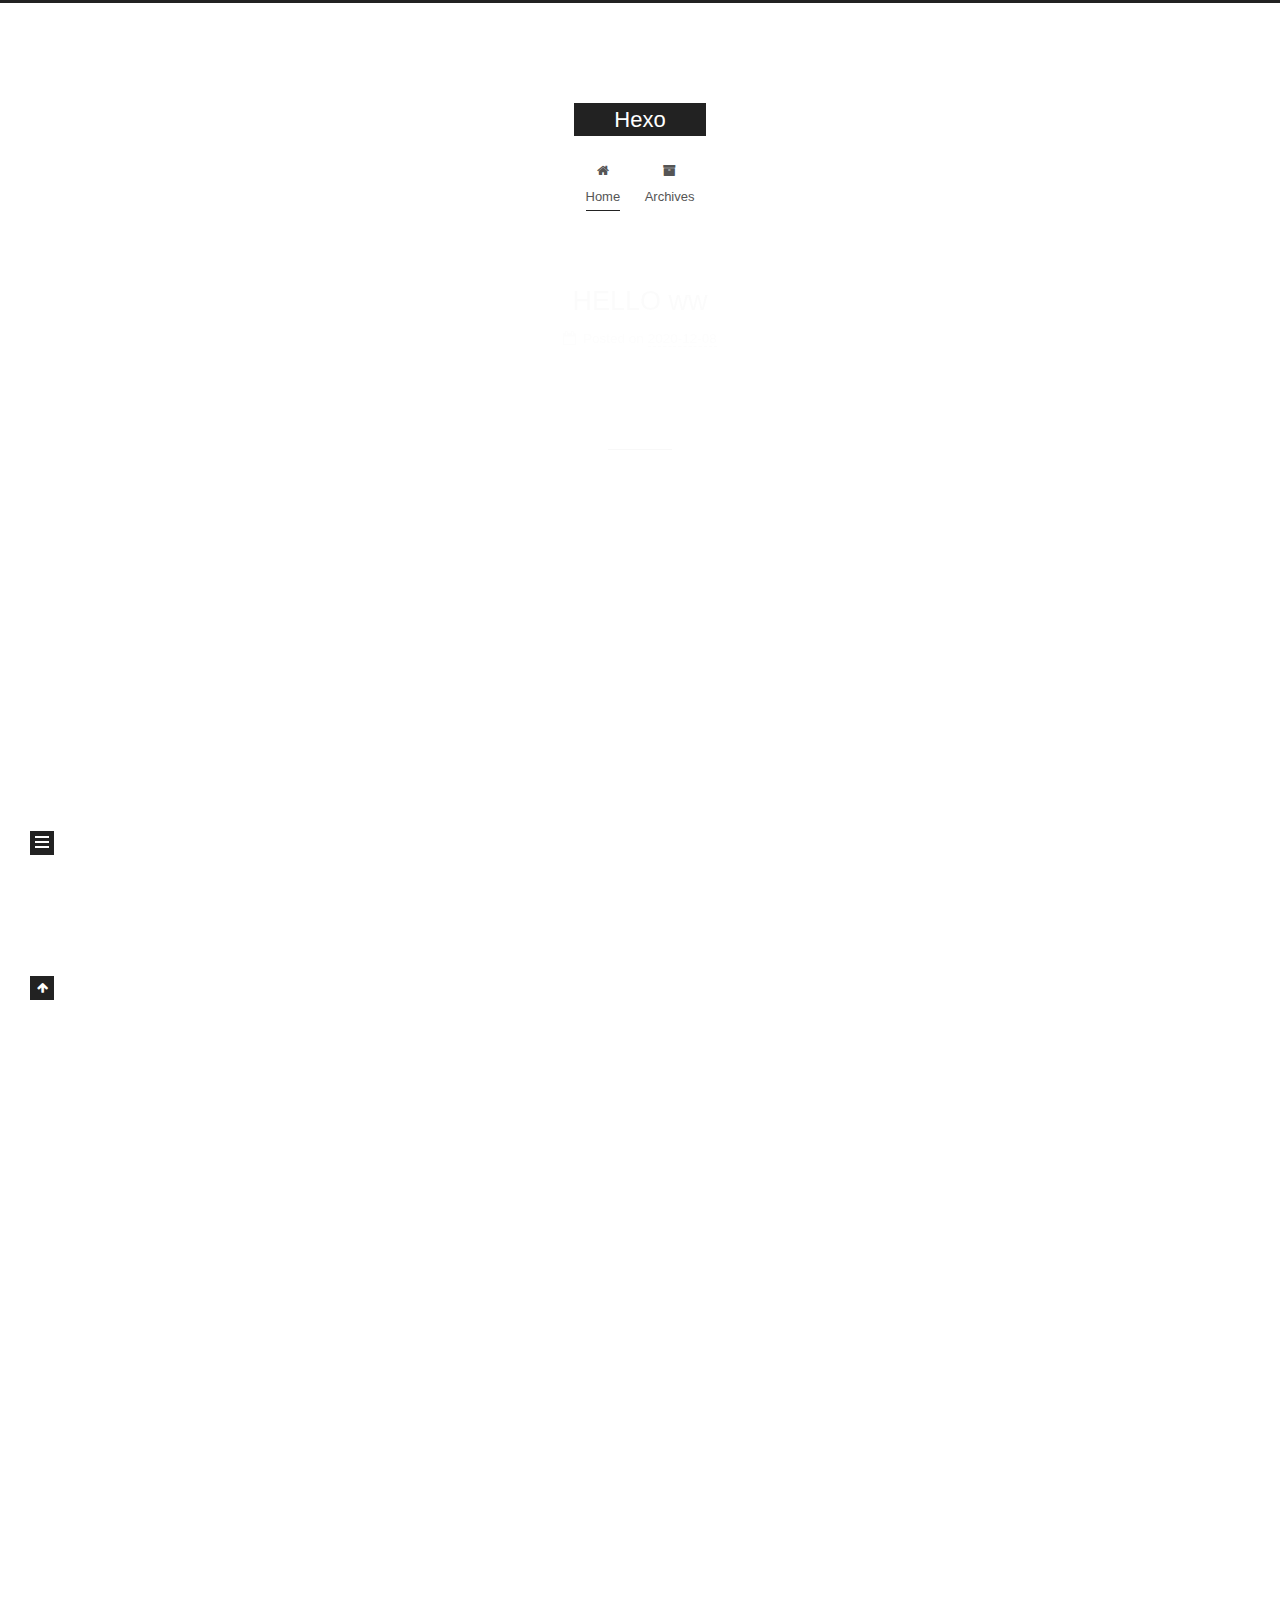
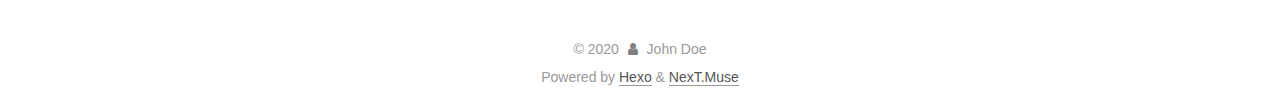
==== commit d2ad31f6: "Site updated: 2020-12-14 20:10:08" ====
--- a/index.html
+++ b/index.html
@@ -17,18 +17,18 @@
 
 <script id="hexo-configurations">
     var NexT = window.NexT || {};
-    var CONFIG = {"hostname":"fs12580.github.io","root":"/","scheme":"Muse","version":"7.8.0","exturl":false,"sidebar":{"position":"left","display":"post","padding":18,"offset":12,"onmobile":false},"copycode":{"enable":false,"show_result":false,"style":null},"back2top":{"enable":true,"sidebar":false,"scrollpercent":false},"bookmark":{"enable":false,"color":"#222","save":"auto"},"fancybox":false,"mediumzoom":false,"lazyload":false,"pangu":false,"comments":{"style":"tabs","active":null,"storage":true,"lazyload":false,"nav":null},"algolia":{"hits":{"per_page":10},"labels":{"input_placeholder":"Search for Posts","hits_empty":"We didn't find any results for the search: ${query}","hits_stats":"${hits} results found in ${time} ms"}},"localsearch":{"enable":false,"trigger":"auto","top_n_per_article":1,"unescape":false,"preload":false},"motion":{"enable":true,"async":false,"transition":{"post_block":"fadeIn","post_header":"slideDownIn","post_body":"slideDownIn","coll_header":"slideLeftIn","sidebar":"slideUpIn"}}};
+    var CONFIG = {"hostname":"example.com","root":"/","scheme":"Muse","version":"7.8.0","exturl":false,"sidebar":{"position":"left","display":"post","padding":18,"offset":12,"onmobile":false},"copycode":{"enable":false,"show_result":false,"style":null},"back2top":{"enable":true,"sidebar":false,"scrollpercent":false},"bookmark":{"enable":false,"color":"#222","save":"auto"},"fancybox":false,"mediumzoom":false,"lazyload":false,"pangu":false,"comments":{"style":"tabs","active":null,"storage":true,"lazyload":false,"nav":null},"algolia":{"hits":{"per_page":10},"labels":{"input_placeholder":"Search for Posts","hits_empty":"We didn't find any results for the search: ${query}","hits_stats":"${hits} results found in ${time} ms"}},"localsearch":{"enable":false,"trigger":"auto","top_n_per_article":1,"unescape":false,"preload":false},"motion":{"enable":true,"async":false,"transition":{"post_block":"fadeIn","post_header":"slideDownIn","post_body":"slideDownIn","coll_header":"slideLeftIn","sidebar":"slideUpIn"}}};
   </script>
 
   <meta property="og:type" content="website">
 <meta property="og:title" content="Hexo">
-<meta property="og:url" content="https://fs12580.github.io/ziiiyang.github.io/index.html">
+<meta property="og:url" content="http://example.com/index.html">
 <meta property="og:site_name" content="Hexo">
 <meta property="og:locale" content="en_US">
 <meta property="article:author" content="John Doe">
 <meta name="twitter:card" content="summary">
 
-<link rel="canonical" href="https://fs12580.github.io/ziiiyang.github.io/">
+<link rel="canonical" href="http://example.com/">
 
 
 <script id="page-configurations">
@@ -145,7 +145,7 @@
   
   
   <article itemscope itemtype="http://schema.org/Article" class="post-block" lang="en">
-    <link itemprop="mainEntityOfPage" href="https://fs12580.github.io/ziiiyang.github.io/2020/12/08/HELLO/">
+    <link itemprop="mainEntityOfPage" href="http://example.com/2020/12/08/HELLO/">
 
     <span hidden itemprop="author" itemscope itemtype="http://schema.org/Person">
       <meta itemprop="image" content="/images/avatar.gif">
@@ -203,7 +203,7 @@
   
   
   <article itemscope itemtype="http://schema.org/Article" class="post-block" lang="en">
-    <link itemprop="mainEntityOfPage" href="https://fs12580.github.io/ziiiyang.github.io/2020/12/08/hello-world/">
+    <link itemprop="mainEntityOfPage" href="http://example.com/2020/12/08/hello-world/">
 
     <span hidden itemprop="author" itemscope itemtype="http://schema.org/Person">
       <meta itemprop="image" content="/images/avatar.gif">
--- a/css/main.css
+++ b/css/main.css
@@ -1172,7 +1172,7 @@
 }
 .links-of-author a::before,
 .links-of-author span.exturl::before {
-  background: #fff;
+  background: #c867c8;
   border-radius: 50%;
   content: ' ';
   display: inline-block;
